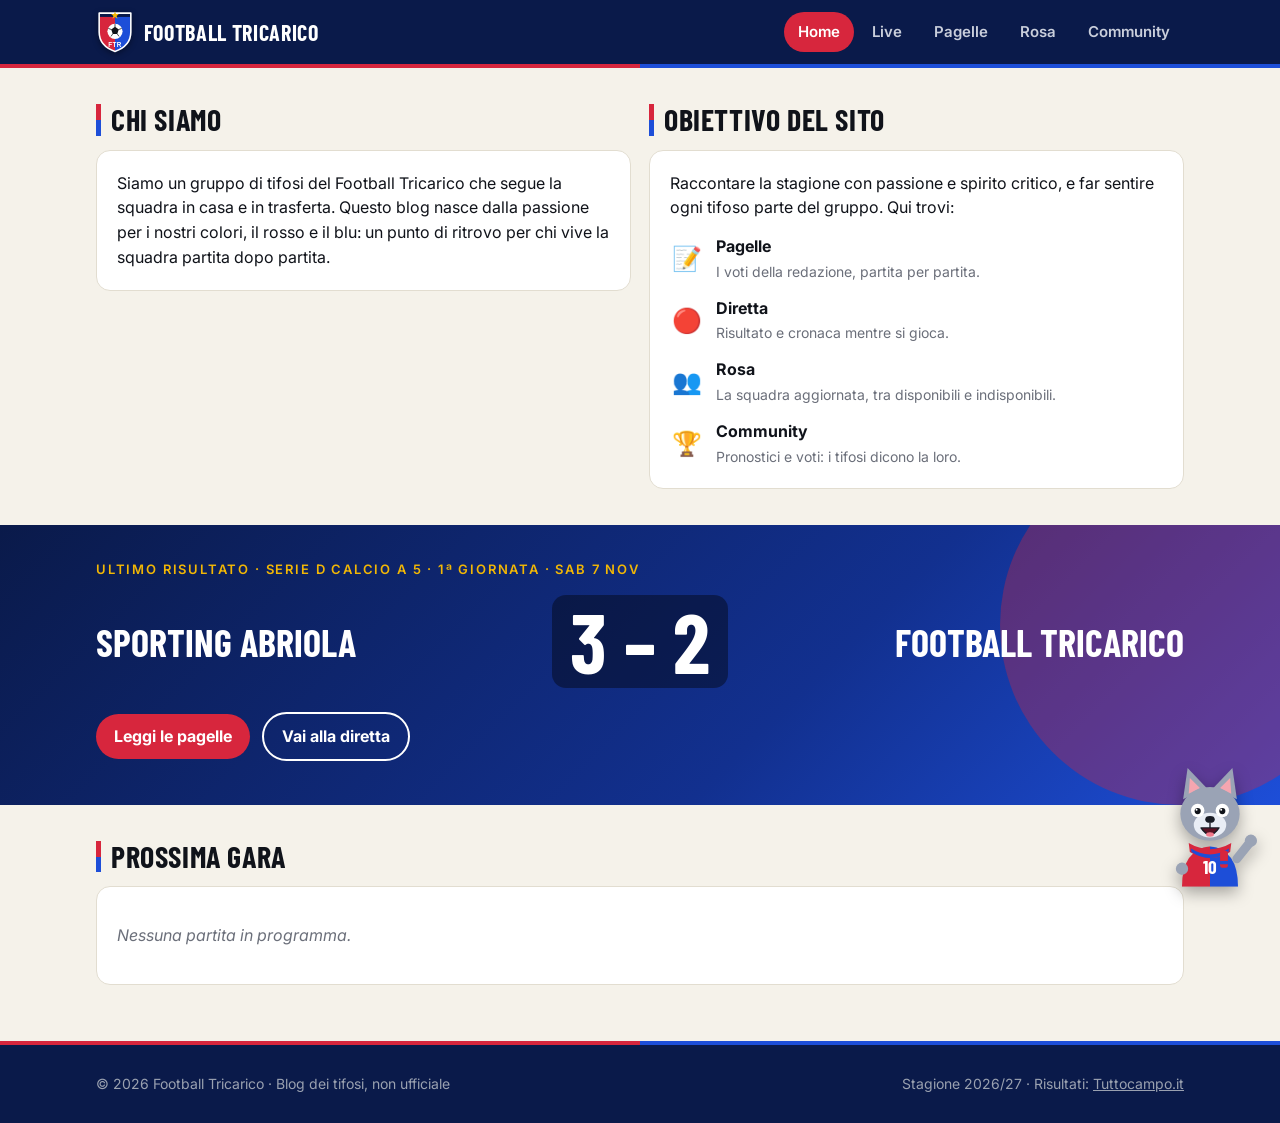
==== index.html @ 8eae8726 "Initial commit" ====
<!doctype html>
<html lang="it">
<head>
  <meta charset="utf-8">
  <meta name="viewport" content="width=device-width,initial-scale=1">
  <title>Home</title>
  <meta name="description" content="Il blog dei tifosi: pagelle, risultati in diretta e tutto sulla rosa.">
  <link rel="preconnect" href="https://fonts.googleapis.com">
  <link rel="preconnect" href="https://fonts.gstatic.com" crossorigin>
  <link href="https://fonts.googleapis.com/css2?family=Barlow+Condensed:wght@600;700&family=Inter:wght@400;600;700&display=swap" rel="stylesheet">
  <link rel="icon" type="image/svg+xml" href="assets/logo.svg">
  <link rel="stylesheet" href="css/style.css">
</head>
<body data-page="home">
  <header class="site-header" id="site-header"></header>

  <main id="app">
    <div class="wrap">
      <!-- 1. Chi siamo  |  2. Obiettivo del sito -->
      <section class="section">
        <div class="grid g2 even">
          <div>
            <div class="section-head"><h2>Chi siamo</h2></div>
            <div class="card about"><p id="about-text"></p></div>
          </div>
          <div>
            <div class="section-head"><h2>Obiettivo del sito</h2></div>
            <div class="card about">
              <p id="goal-text"></p>
              <ul class="goal-list" id="goal-list"></ul>
            </div>
          </div>
        </div>
      </section>
    </div>

    <!-- 3. Ultimo risultato (oppure diretta, se la partita è in corso) -->
    <section class="hero band" aria-label="Ultimo risultato">
      <div class="wrap" id="hero-content"></div>
    </section>

    <div class="wrap">
      <!-- 4. Prossima gara -->
      <section class="section">
        <div class="section-head"><h2>Prossima gara</h2></div>
        <div class="card next next-card" id="next-match"></div>
      </section>
    </div>
  </main>

  <footer class="site-footer" id="site-footer"></footer>
  <script src="js/app.js"></script>
  <script src="js/mascot.js"></script>
</body>
</html>
---- css/style.css ----
:root{
  --ink:#10131a;--paper:#f5f2ea;--card:#fff;--line:#e2ddd0;--muted:#6b6f7a;
  --accent:#d7263d;--blue:#1d4ed8;--navy:#0a1a4a;--gold:#f2b705;--good:#1f9d55;--bad:#d64545;--r:14px;
  --display:'Barlow Condensed','Arial Narrow',Impact,sans-serif;
  --body:'Inter',system-ui,-apple-system,'Segoe UI',Roboto,sans-serif;
}
@media (prefers-color-scheme:dark){
  :root{--ink:#eef0f4;--paper:#0f1218;--card:#181c25;--line:#2a303c;--muted:#9aa1b0}
}
*{box-sizing:border-box}
html{scroll-behavior:smooth}
body{margin:0;background:var(--paper);color:var(--ink);font:16px/1.55 var(--body)}
a{color:inherit}
h1,h2,h3{font-family:var(--display);text-transform:uppercase;letter-spacing:.02em;line-height:1.05;margin:0}
.wrap{max-width:1120px;margin:0 auto;padding:0 16px}

/* Header */
.site-header{background:var(--navy);color:#fff;position:sticky;top:0;z-index:20;border-bottom:4px solid;border-image:linear-gradient(90deg,var(--accent) 50%,var(--blue) 50%) 1}
.site-header .wrap{display:flex;align-items:center;justify-content:space-between;height:64px}
.brand{display:flex;align-items:center;gap:10px;text-decoration:none}
.logo{height:44px;width:auto;display:block;filter:drop-shadow(0 2px 3px #0006)}
.brand b{font:700 22px var(--display);text-transform:uppercase;letter-spacing:.03em}
.nav{display:flex;gap:4px}
.nav a{text-decoration:none;padding:8px 14px;border-radius:999px;font-weight:600;font-size:15px;color:#c9cedb}
.nav a:hover{color:#fff;background:#16306f}
.nav a.on{color:#fff;background:var(--accent)}
.nav .dot{display:inline-block;width:8px;height:8px;border-radius:50%;background:#ff3b3b;margin-left:6px;animation:pulse 1.2s infinite}
@keyframes pulse{50%{opacity:.25}}
.burger{display:none;background:none;border:0;color:#fff;font-size:26px;cursor:pointer;padding:4px 8px}
@media (max-width:760px){
  .burger{display:block}
  .nav{display:none;position:absolute;top:64px;left:0;right:0;background:var(--navy);flex-direction:column;padding:8px 16px 16px;border-top:1px solid #1d3a86}
  .nav.open{display:flex}
  .nav a{padding:12px 14px}
}

/* Hero */
.hero{background:linear-gradient(135deg,#0a1a4a 0%,#12308f 62%,#1d4ed8 100%);color:#fff;padding:36px 0 44px;position:relative;overflow:hidden}
.hero::after{content:"";position:absolute;right:-80px;top:-80px;width:360px;height:360px;border-radius:50%;background:var(--accent);opacity:.35}
.eyebrow{font:600 13px var(--body);text-transform:uppercase;letter-spacing:.14em;color:var(--gold);margin-bottom:10px;display:flex;align-items:center;gap:8px}
.live-pill{background:#ff3b3b;color:#fff;border-radius:999px;padding:2px 10px;font-size:12px;letter-spacing:.1em}
.hero h1{font-size:clamp(34px,6vw,60px);margin-bottom:6px}
.hero p{color:#c9cedb;max-width:56ch;margin:6px 0 0}
.scoreboard{display:grid;grid-template-columns:1fr auto 1fr;align-items:center;gap:16px;margin:18px 0 8px;position:relative;z-index:1}
.scoreboard .t{font:700 clamp(22px,4vw,38px) var(--display);text-transform:uppercase}
.scoreboard .t:last-child{text-align:right}
.scoreboard .s{font:700 clamp(44px,9vw,84px) var(--display);background:#0006;border-radius:var(--r);padding:0 18px;line-height:1.1}
.scoreboard .s{white-space:nowrap}
@media (max-width:560px){
  .scoreboard{gap:8px}
  .scoreboard .s{padding:0 10px;font-size:44px}
  .scoreboard .t{font-size:20px;overflow-wrap:anywhere}
}
.hero .meta{color:#c9cedb;font-size:14px}
.btn{display:inline-block;background:var(--accent);color:#fff;text-decoration:none;font-weight:700;padding:10px 18px;border-radius:999px;margin-top:16px;border:0;cursor:pointer}
.btn.blue{background:var(--blue)}
.btn.ghost{background:transparent;border:2px solid currentColor}
.btn+.btn{margin-left:8px}

/* Sezioni e card */
.section{padding:36px 0 0}
.section-head{display:flex;justify-content:space-between;align-items:baseline;margin-bottom:14px;gap:12px}
.section-head h2{font-size:30px;border-left:5px solid;border-image:linear-gradient(var(--accent) 50%,var(--blue) 50%) 1;padding-left:10px}
.section-head a{font-weight:600;font-size:14px;color:var(--accent);text-decoration:none;white-space:nowrap}
.grid{display:grid;gap:18px}
.g2{grid-template-columns:2fr 1fr}
.g3{grid-template-columns:repeat(3,1fr)}
@media (max-width:860px){.g2,.g3{grid-template-columns:1fr}}
.card{background:var(--card);border:1px solid var(--line);border-radius:var(--r);padding:20px}
.card h3{font-size:24px;margin-bottom:8px}
.muted{color:var(--muted);font-size:14px}
.empty{color:var(--muted);font-style:italic}

/* Pagelle */
.vote{display:inline-grid;place-items:center;min-width:44px;height:34px;border-radius:8px;font:700 18px var(--display);color:#fff;background:var(--muted)}
.v-top{background:var(--good)}.v-good{background:#58b368}.v-mid{background:var(--gold);color:#10131a}.v-low{background:var(--bad)}
.plist{list-style:none;margin:14px 0 0;padding:0;display:grid;gap:8px}
.plist li{display:flex;gap:12px;align-items:center}
.plist .who{flex:1}.plist .who small{display:block;color:var(--muted);line-height:1.3}

/* Risultati e chip */
.rlist{list-style:none;margin:0;padding:0}
.rlist li{display:grid;grid-template-columns:auto 1fr auto;gap:10px;align-items:center;padding:10px 0;border-bottom:1px solid var(--line)}
.rlist li:last-child{border:0}
.rlist .sc{font:700 20px var(--display)}
.chip{display:inline-grid;place-items:center;width:26px;height:26px;border-radius:50%;font:700 13px var(--body);color:#fff}
.o-V{background:var(--good)}.o-N{background:var(--gold);color:#10131a}.o-P{background:var(--bad)}
.form{display:flex;gap:6px;margin-top:10px}

/* Prossima partita */
.next .vs{font:700 26px var(--display);text-transform:uppercase;margin:6px 0}
.countdown{display:flex;gap:10px;margin-top:12px}
.countdown div{background:var(--paper);border:1px solid var(--line);border-radius:10px;padding:6px 12px;text-align:center;min-width:64px}
.countdown b{display:block;font:700 28px var(--display);color:var(--blue)}
.countdown span{font-size:11px;text-transform:uppercase;letter-spacing:.08em;color:var(--muted)}

/* Marcatori */
.scorers{list-style:none;margin:0;padding:0;counter-reset:s}
.scorers li{display:flex;align-items:center;gap:12px;padding:9px 0;border-bottom:1px solid var(--line)}
.scorers li:last-child{border:0}
.scorers li::before{counter-increment:s;content:counter(s);font:700 20px var(--display);color:var(--accent);width:20px}
.scorers .n{flex:1;font-weight:600}
.scorers .g{font:700 22px var(--display)}

/* Community CTA */
.cta{display:grid;grid-template-columns:repeat(3,1fr);gap:18px}
@media (max-width:860px){.cta{grid-template-columns:1fr}}
.cta a{text-decoration:none;background:var(--card);border:1px solid var(--line);border-radius:var(--r);padding:20px;transition:.15s}
.cta a:hover{border-color:var(--accent);transform:translateY(-2px)}
.cta .ico{font-size:30px}
.cta h3{font-size:22px;margin:6px 0 4px}

/* Pagine segnaposto */
.soon{padding:60px 0;text-align:center}
.soon h1{font-size:clamp(36px,7vw,64px)}

.site-footer{margin-top:56px;background:var(--navy);border-top:4px solid;border-image:linear-gradient(90deg,var(--accent) 50%,var(--blue) 50%) 1;color:#9aa1b0;padding:28px 0;font-size:14px}
.site-footer .wrap{display:flex;justify-content:space-between;gap:12px;flex-wrap:wrap}

/* Mascotte */
.mascot{position:fixed;right:14px;bottom:12px;z-index:30;display:flex;flex-direction:column;align-items:flex-end;gap:8px;max-width:min(300px,calc(100vw - 28px))}
.mascot[hidden],.m-open[hidden],.m-bubble[hidden],.m-menu[hidden]{display:none}
.m-body{background:none;border:0;padding:0;cursor:pointer;width:112px;-webkit-tap-highlight-color:transparent;filter:drop-shadow(0 6px 8px #0005)}
.m-body svg{display:block;width:100%;height:auto;overflow:visible}
.m-body:focus-visible,.m-open:focus-visible,.m-menu button:focus-visible{outline:3px solid var(--gold);outline-offset:3px;border-radius:10px}
.m-body:hover svg{transform:scale(1.04);transition:transform .15s}
.m-body.jump{animation:jump .55s ease}
@keyframes jump{30%{transform:translateY(-16px) rotate(-4deg)}60%{transform:translateY(0) rotate(3deg)}80%{transform:translateY(-5px)}}
.m-body.jump .m-arm{animation:wave .3s ease 3;transform-origin:148px 178px}
@keyframes wave{50%{transform:rotate(-24deg)}}
.m-eye{transform-box:fill-box;transform-origin:center;animation:blink 4.5s infinite}
@keyframes blink{0%,94%,100%{transform:scaleY(1)}97%{transform:scaleY(.1)}}
.m-bubble{position:relative;background:var(--card);color:var(--ink);border:2px solid var(--accent);border-radius:16px;padding:10px 14px;font-size:14.5px;line-height:1.4;box-shadow:0 8px 24px #0003;animation:pop .2s ease}
.m-bubble::after{content:"";position:absolute;right:42px;bottom:-9px;width:14px;height:14px;background:var(--card);border-right:2px solid var(--accent);border-bottom:2px solid var(--accent);transform:rotate(45deg)}
.m-link{color:var(--blue);font-weight:700}
@keyframes pop{from{transform:scale(.9);opacity:0}}
.m-menu{display:flex;flex-wrap:wrap;gap:6px;justify-content:flex-end}
.m-menu button{font:600 13px var(--body);background:var(--blue);color:#fff;border:0;border-radius:999px;padding:7px 12px;cursor:pointer}
.m-menu button:hover{background:var(--accent)}
.m-open{position:fixed;right:14px;bottom:14px;z-index:30;width:48px;height:48px;border-radius:50%;border:3px solid #fff;background:var(--blue);font-size:22px;cursor:pointer;box-shadow:0 4px 12px #0005}
.confetti{position:fixed;inset:0;pointer-events:none;z-index:40;overflow:hidden}
.confetti i{position:absolute;top:-20px;width:9px;height:15px;border-radius:2px;animation:fall linear forwards}
@keyframes fall{to{top:105vh;margin-left:60px}}
@media (max-width:560px){.m-body{width:88px}}
@media (prefers-reduced-motion:reduce){.m-eye,.m-body.jump,.m-body.jump .m-arm,.m-bubble{animation:none}}

/* Home riorganizzata */
.g2.even{grid-template-columns:1fr 1fr}
@media (max-width:860px){.g2.even{grid-template-columns:1fr}}
.about p{margin:0}
.goal-list{list-style:none;margin:14px 0 0;padding:0;display:grid;gap:12px}
.goal-list li{display:flex;gap:12px;align-items:center}
.goal-list .ico{font-size:24px;width:34px;text-align:center}
.hero.band{margin-top:36px}
.next-card{display:flex;flex-wrap:wrap;justify-content:space-between;align-items:center;gap:18px}
.next-card .vs{font-size:clamp(24px,4vw,34px)}
.next-card .countdown{margin-top:0}
.goal-list .ico{flex:0 0 34px}
.goal-list li>span:last-child{flex:1;min-width:0}
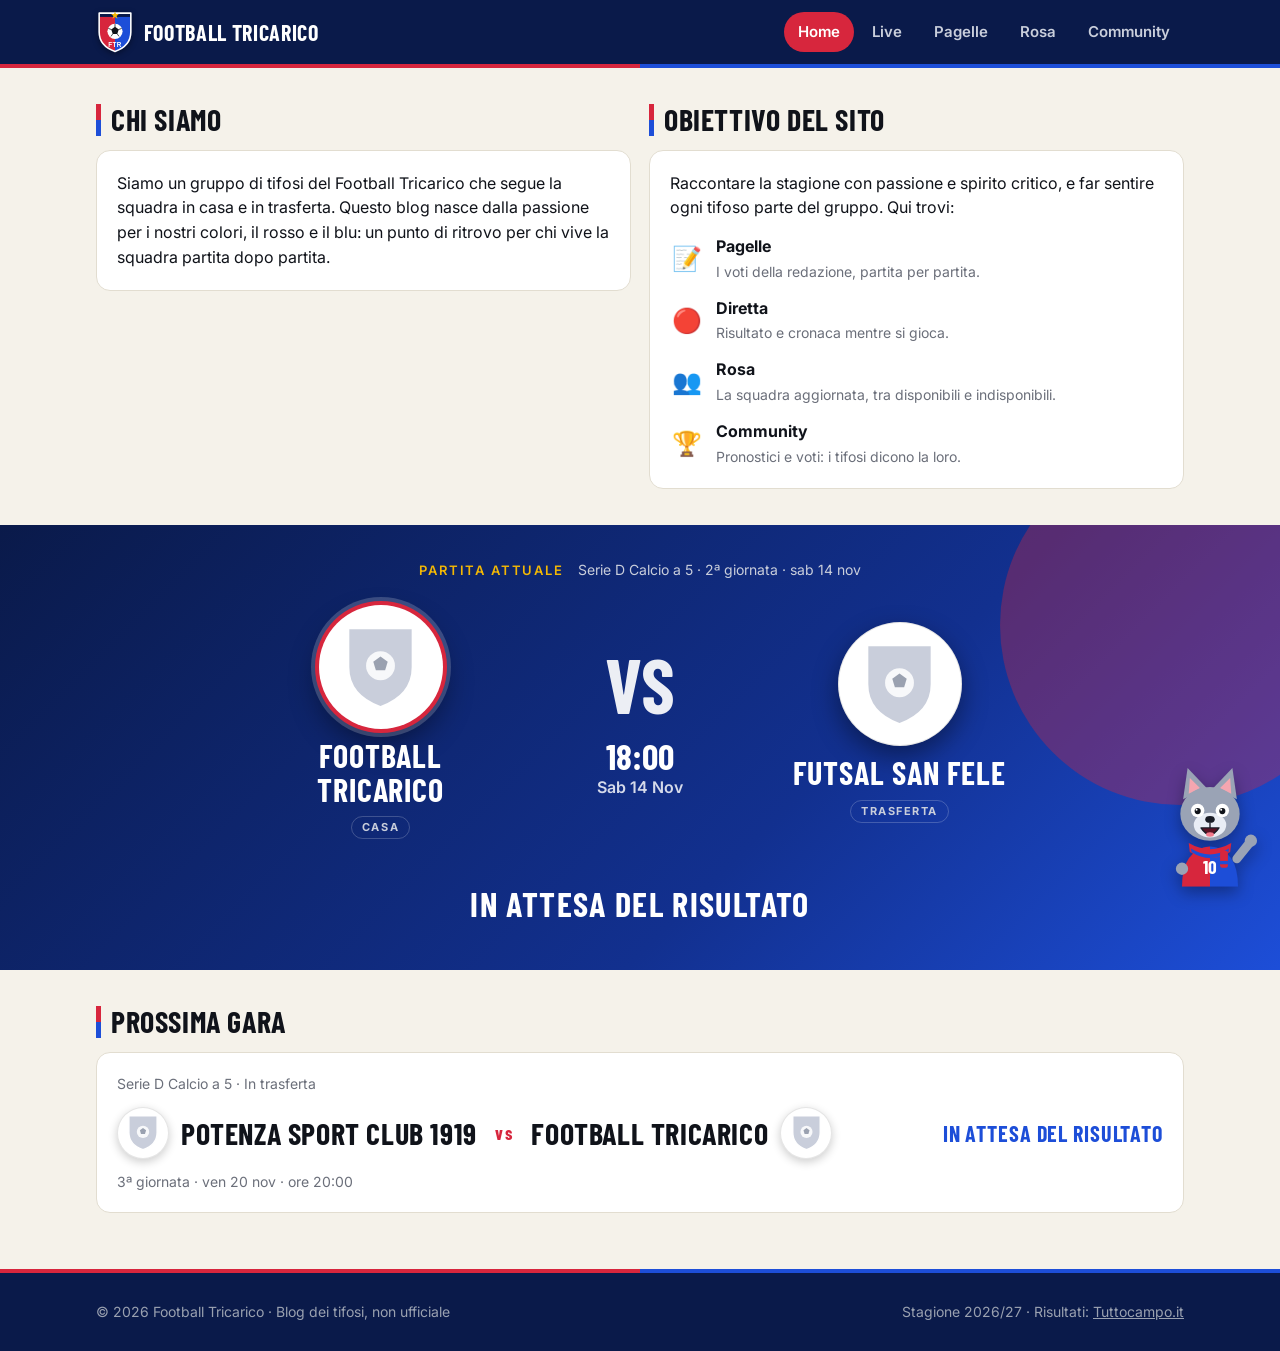
==== commit 1e77c90c: "logo" ====
--- a/index.html
+++ b/index.html
@@ -8,7 +8,7 @@
   <link rel="preconnect" href="https://fonts.googleapis.com">
   <link rel="preconnect" href="https://fonts.gstatic.com" crossorigin>
   <link href="https://fonts.googleapis.com/css2?family=Barlow+Condensed:wght@600;700&family=Inter:wght@400;600;700&display=swap" rel="stylesheet">
-  <link rel="icon" type="image/svg+xml" href="assets/logo.svg">
+  <link rel="icon" type="image/svg+xml" href="assets/logo.jpg">
   <link rel="stylesheet" href="css/style.css">
 </head>
 <body data-page="home">
--- a/css/style.css
+++ b/css/style.css
@@ -41,16 +41,6 @@
 .live-pill{background:#ff3b3b;color:#fff;border-radius:999px;padding:2px 10px;font-size:12px;letter-spacing:.1em}
 .hero h1{font-size:clamp(34px,6vw,60px);margin-bottom:6px}
 .hero p{color:#c9cedb;max-width:56ch;margin:6px 0 0}
-.scoreboard{display:grid;grid-template-columns:1fr auto 1fr;align-items:center;gap:16px;margin:18px 0 8px;position:relative;z-index:1}
-.scoreboard .t{font:700 clamp(22px,4vw,38px) var(--display);text-transform:uppercase}
-.scoreboard .t:last-child{text-align:right}
-.scoreboard .s{font:700 clamp(44px,9vw,84px) var(--display);background:#0006;border-radius:var(--r);padding:0 18px;line-height:1.1}
-.scoreboard .s{white-space:nowrap}
-@media (max-width:560px){
-  .scoreboard{gap:8px}
-  .scoreboard .s{padding:0 10px;font-size:44px}
-  .scoreboard .t{font-size:20px;overflow-wrap:anywhere}
-}
 .hero .meta{color:#c9cedb;font-size:14px}
 .btn{display:inline-block;background:var(--accent);color:#fff;text-decoration:none;font-weight:700;padding:10px 18px;border-radius:999px;margin-top:16px;border:0;cursor:pointer}
 .btn.blue{background:var(--blue)}
@@ -88,7 +78,6 @@
 .form{display:flex;gap:6px;margin-top:10px}
 
 /* Prossima partita */
-.next .vs{font:700 26px var(--display);text-transform:uppercase;margin:6px 0}
 .countdown{display:flex;gap:10px;margin-top:12px}
 .countdown div{background:var(--paper);border:1px solid var(--line);border-radius:10px;padding:6px 12px;text-align:center;min-width:64px}
 .countdown b{display:block;font:700 28px var(--display);color:var(--blue)}
@@ -153,7 +142,54 @@
 .goal-list .ico{font-size:24px;width:34px;text-align:center}
 .hero.band{margin-top:36px}
 .next-card{display:flex;flex-wrap:wrap;justify-content:space-between;align-items:center;gap:18px}
-.next-card .vs{font-size:clamp(24px,4vw,34px)}
 .next-card .countdown{margin-top:0}
 .goal-list .ico{flex:0 0 34px}
 .goal-list li>span:last-child{flex:1;min-width:0}
+
+/* ---- Scheda partita (hero) ---- */
+.hero{padding:34px 0 40px}
+.mcard{position:relative;z-index:1;max-width:880px;margin:0 auto;text-align:center}
+.mc-meta{display:flex;flex-wrap:wrap;justify-content:center;align-items:center;gap:6px 14px;margin-bottom:24px}
+.mc-meta .eyebrow{margin:0}
+.mc-meta .sub{color:#c9cedb;font-size:14px}
+.mc-grid{display:grid;grid-template-columns:1fr auto 1fr;align-items:center;gap:clamp(8px,3vw,36px)}
+.mc-team{display:flex;flex-direction:column;align-items:center;gap:10px;min-width:0}
+.badge{display:grid;place-items:center;flex:0 0 auto;background:#fff;border-radius:50%;box-shadow:0 10px 26px #0006,inset 0 0 0 1px #0000001a}
+.badge .tlogo{width:74%;height:74%;object-fit:contain;display:block}
+.mc-team .badge{width:clamp(80px,13vw,124px);height:clamp(80px,13vw,124px)}
+.mc-team.is-us .badge{box-shadow:0 0 0 4px var(--accent),0 0 0 8px #ffffff30,0 14px 30px #0007}
+.mc-name{font:700 clamp(20px,3.4vw,32px)/1.05 var(--display);text-transform:uppercase;letter-spacing:.03em;overflow-wrap:break-word;max-width:15ch}
+.mc-tag{font-size:11px;font-weight:700;letter-spacing:.14em;text-transform:uppercase;color:#c9cedb;border:1px solid #ffffff33;border-radius:999px;padding:2px 10px}
+.mc-center{display:flex;flex-direction:column;align-items:center;gap:12px}
+.mc-score{display:flex;align-items:center;gap:clamp(6px,1.5vw,14px);background:#ffffff14;border:1px solid #ffffff2e;-webkit-backdrop-filter:blur(6px);backdrop-filter:blur(6px);border-radius:22px;padding:4px clamp(14px,3vw,30px);font:700 clamp(54px,10vw,104px)/1.1 var(--display)}
+.mc-score i{font-style:normal;opacity:.45;font-size:.7em}
+.mc-score .dim{opacity:.5}
+.res{font:700 12px var(--body);letter-spacing:.14em;text-transform:uppercase;border-radius:999px;padding:4px 14px;color:#fff}
+.res-V{background:var(--good)}.res-N{background:var(--gold);color:#10131a}.res-P{background:var(--accent)}
+.mc-vs{font:700 clamp(44px,8vw,76px)/1 var(--display);opacity:.92}
+.mc-when{color:#d5daea;font-weight:600;line-height:1.3;text-transform:capitalize}
+.mc-when b{display:block;font:700 clamp(26px,4vw,36px) var(--display);color:#fff}
+.mc-title{color:#d5daea;margin:18px auto 0;max-width:56ch}
+.mc-foot{margin-top:26px;display:flex;flex-wrap:wrap;justify-content:center;gap:10px}
+.mc-foot .btn{margin:0}
+.countdown.dark div{background:#ffffff14;border:1px solid #ffffff2e;border-radius:14px;padding:8px 16px;min-width:76px}
+.countdown.dark b{color:#fff;font-size:34px}
+.countdown.dark span{color:#c9cedb}
+.countdown .now{font:700 22px var(--display);text-transform:uppercase;letter-spacing:.04em;padding:6px 0}
+@media (max-width:560px){
+  .mc-meta{margin-bottom:18px}
+  .mc-score{padding:2px 12px;border-radius:18px}
+  .mc-tag{font-size:10px;padding:1px 8px}
+}
+
+/* ---- Prossima gara ---- */
+.vs{display:flex;flex-wrap:wrap;align-items:center;gap:10px 18px;margin:12px 0}
+.vs .tm{display:inline-flex;align-items:center;gap:12px;font:700 clamp(20px,3vw,30px) var(--display);text-transform:uppercase;letter-spacing:.02em}
+.vs .badge{width:52px;height:52px;box-shadow:0 3px 10px #0003,inset 0 0 0 1px #0000001a}
+.vs i{font-style:normal;font:700 18px var(--display);color:var(--accent);letter-spacing:.1em}
+@media (max-width:560px){
+  .mc-name{font-size:17px;letter-spacing:.01em}
+  .vs{flex-direction:column;align-items:flex-start;gap:4px}
+  .vs .tm:last-of-type{flex-direction:row-reverse}
+  .vs i{font-size:14px;padding-left:64px}
+}
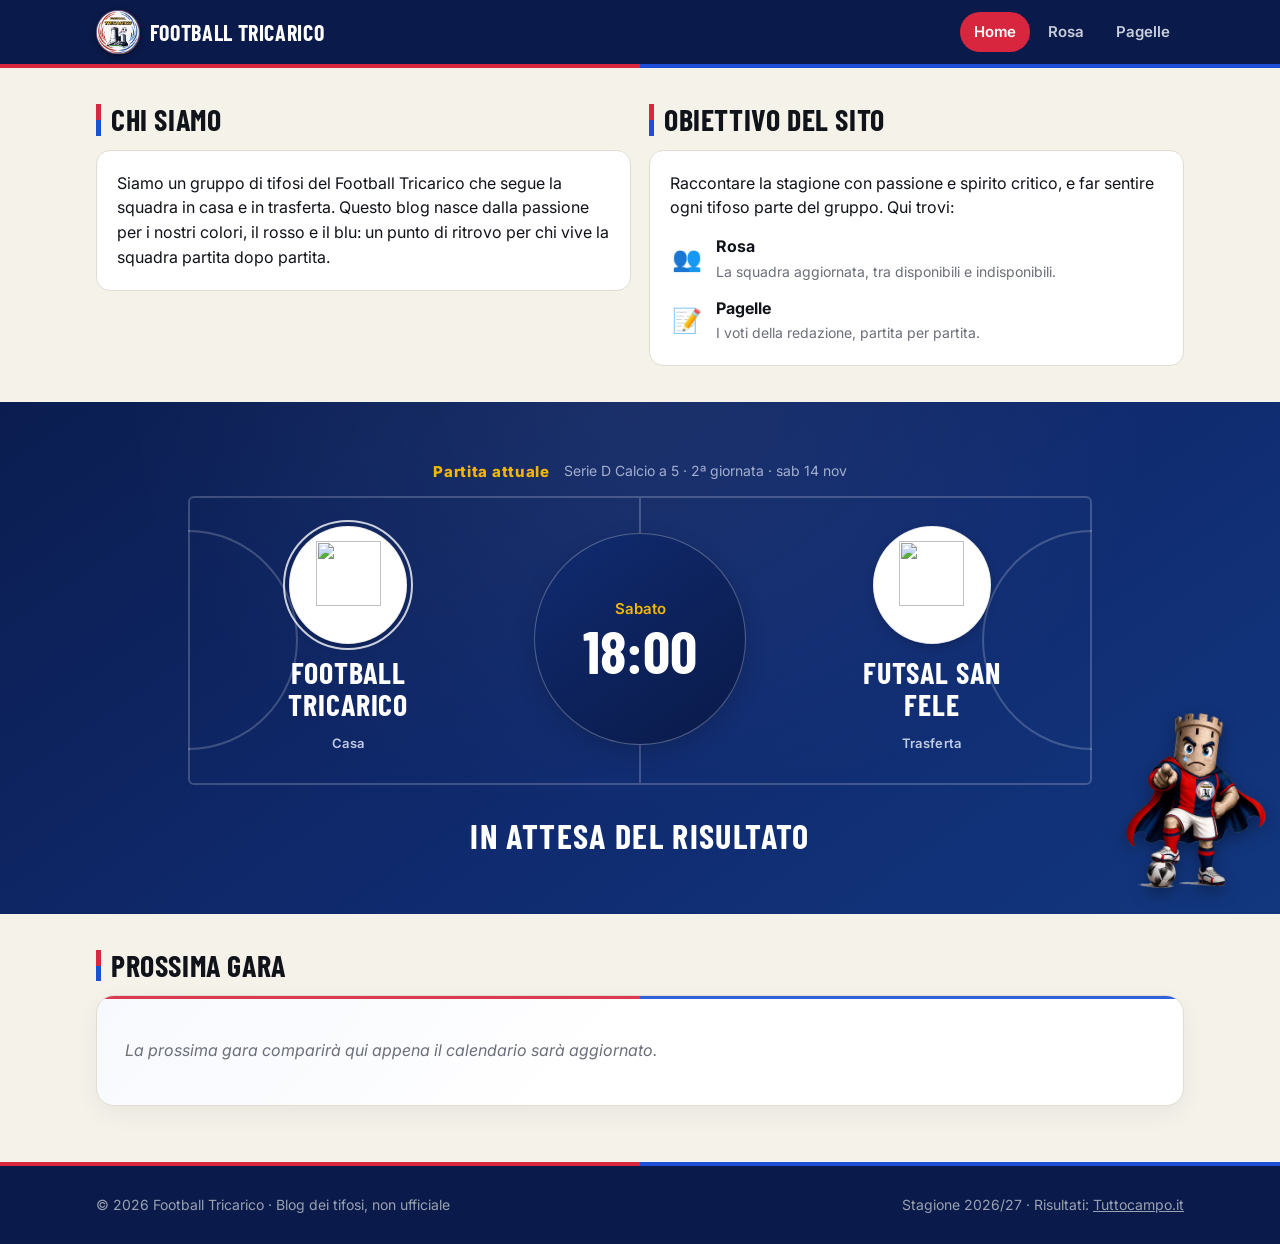
==== commit 73ddec34: "logo agg" ====
--- a/index.html
+++ b/index.html
@@ -8,7 +8,7 @@
   <link rel="preconnect" href="https://fonts.googleapis.com">
   <link rel="preconnect" href="https://fonts.gstatic.com" crossorigin>
   <link href="https://fonts.googleapis.com/css2?family=Barlow+Condensed:wght@600;700&family=Inter:wght@400;600;700&display=swap" rel="stylesheet">
-  <link rel="icon" type="image/svg+xml" href="assets/logo.jpg">
+  <link rel="icon" type="image/svg+xml" href="assets/logo.png">
   <link rel="stylesheet" href="css/style.css">
 </head>
 <body data-page="home">
--- a/css/style.css
+++ b/css/style.css
@@ -109,10 +109,13 @@
 /* Mascotte */
 .mascot{position:fixed;right:14px;bottom:12px;z-index:30;display:flex;flex-direction:column;align-items:flex-end;gap:8px;max-width:min(300px,calc(100vw - 28px))}
 .mascot[hidden],.m-open[hidden],.m-bubble[hidden],.m-menu[hidden]{display:none}
-.m-body{background:none;border:0;padding:0;cursor:pointer;width:112px;-webkit-tap-highlight-color:transparent;filter:drop-shadow(0 6px 8px #0005)}
-.m-body svg{display:block;width:100%;height:auto;overflow:visible}
+.m-body{background:none;border:0;padding:0;cursor:pointer;width:140px;-webkit-tap-highlight-color:transparent;filter:drop-shadow(0 6px 8px #0005);transform:rotate(var(--tilt,0deg));transform-origin:50% 92%;transition:transform .25s ease,filter .15s}
+.m-body img{display:block;width:100%;height:auto;animation:m-float 3.6s ease-in-out infinite}
+@keyframes m-float{50%{transform:translateY(-4px)}}
+.m-body[data-mood=happy] img{animation-duration:2.4s}
+.m-body[data-mood=sad] img{animation-duration:5.2s}
 .m-body:focus-visible,.m-open:focus-visible,.m-menu button:focus-visible{outline:3px solid var(--gold);outline-offset:3px;border-radius:10px}
-.m-body:hover svg{transform:scale(1.04);transition:transform .15s}
+.m-body:hover{filter:drop-shadow(0 6px 8px #0005) brightness(1.05)}
 .m-body.jump{animation:jump .55s ease}
 @keyframes jump{30%{transform:translateY(-16px) rotate(-4deg)}60%{transform:translateY(0) rotate(3deg)}80%{transform:translateY(-5px)}}
 .m-body.jump .m-arm{animation:wave .3s ease 3;transform-origin:148px 178px}
@@ -126,12 +129,13 @@
 .m-menu{display:flex;flex-wrap:wrap;gap:6px;justify-content:flex-end}
 .m-menu button{font:600 13px var(--body);background:var(--blue);color:#fff;border:0;border-radius:999px;padding:7px 12px;cursor:pointer}
 .m-menu button:hover{background:var(--accent)}
-.m-open{position:fixed;right:14px;bottom:14px;z-index:30;width:48px;height:48px;border-radius:50%;border:3px solid #fff;background:var(--blue);font-size:22px;cursor:pointer;box-shadow:0 4px 12px #0005}
+.m-open{position:fixed;right:14px;bottom:14px;z-index:30;width:52px;height:52px;border-radius:50%;border:3px solid #fff;background:#f5f2ea;padding:0;display:grid;place-items:center;overflow:hidden;cursor:pointer;box-shadow:0 4px 12px #0005}
+.m-open img{width:40px;height:40px;display:block}
 .confetti{position:fixed;inset:0;pointer-events:none;z-index:40;overflow:hidden}
 .confetti i{position:absolute;top:-20px;width:9px;height:15px;border-radius:2px;animation:fall linear forwards}
 @keyframes fall{to{top:105vh;margin-left:60px}}
-@media (max-width:560px){.m-body{width:88px}}
-@media (prefers-reduced-motion:reduce){.m-eye,.m-body.jump,.m-body.jump .m-arm,.m-bubble{animation:none}}
+@media (max-width:560px){.m-body{width:108px}}
+@media (prefers-reduced-motion:reduce){.m-body img,.m-body.jump,.m-bubble{animation:none}.m-body{transition:none}}
 
 /* Home riorganizzata */
 .g2.even{grid-template-columns:1fr 1fr}
@@ -147,49 +151,500 @@
 .goal-list li>span:last-child{flex:1;min-width:0}
 
 /* ---- Scheda partita (hero) ---- */
-.hero{padding:34px 0 40px}
-.mcard{position:relative;z-index:1;max-width:880px;margin:0 auto;text-align:center}
-.mc-meta{display:flex;flex-wrap:wrap;justify-content:center;align-items:center;gap:6px 14px;margin-bottom:24px}
-.mc-meta .eyebrow{margin:0}
-.mc-meta .sub{color:#c9cedb;font-size:14px}
-.mc-grid{display:grid;grid-template-columns:1fr auto 1fr;align-items:center;gap:clamp(8px,3vw,36px)}
+
+/* ===== Ultimo risultato: il campo ===== */
+.hero{background:#0c2670;padding:40px 0 48px}
+.hero::after{content:none}
+.mcard{position:relative;max-width:900px;margin:0 auto;text-align:center}
+.mc-meta{display:flex;flex-wrap:wrap;justify-content:center;align-items:center;gap:4px 14px;margin-bottom:8px}
+.mc-meta .eyebrow{margin:0;font-size:15px;letter-spacing:.02em;text-transform:none;color:var(--gold)}
+.mc-meta .sub{color:#c3cbe6;font-size:14px}
+
+/* campo da calcio a 5: linea di metà campo e aree; il cerchio di centrocampo è il punteggio */
+.mc-stage{position:relative;padding:34px 0}
+.court{position:absolute;inset:0;pointer-events:none;border:2px solid rgba(255,255,255,.2);border-radius:6px}
+.court::before{content:"";position:absolute;left:50%;top:0;bottom:0;width:2px;margin-left:-1px;background:rgba(255,255,255,.2)}
+.court .pa{position:absolute;top:50%;width:clamp(48px,11vw,110px);aspect-ratio:1/2;transform:translateY(-50%);border:2px solid rgba(255,255,255,.2)}
+.court .pa.l{left:-2px;border-left:0;border-radius:0 999px 999px 0}
+.court .pa.r{right:-2px;border-right:0;border-radius:999px 0 0 999px}
+.mc-grid{position:relative;display:grid;grid-template-columns:1fr auto 1fr;align-items:center;gap:clamp(6px,2vw,28px)}
 .mc-team{display:flex;flex-direction:column;align-items:center;gap:10px;min-width:0}
-.badge{display:grid;place-items:center;flex:0 0 auto;background:#fff;border-radius:50%;box-shadow:0 10px 26px #0006,inset 0 0 0 1px #0000001a}
+.badge{display:grid;place-items:center;flex:0 0 auto;background:#fff;border-radius:50%;box-shadow:0 8px 22px #0005,inset 0 0 0 1px #0000001a}
 .badge .tlogo{width:74%;height:74%;object-fit:contain;display:block}
-.mc-team .badge{width:clamp(80px,13vw,124px);height:clamp(80px,13vw,124px)}
-.mc-team.is-us .badge{box-shadow:0 0 0 4px var(--accent),0 0 0 8px #ffffff30,0 14px 30px #0007}
-.mc-name{font:700 clamp(20px,3.4vw,32px)/1.05 var(--display);text-transform:uppercase;letter-spacing:.03em;overflow-wrap:break-word;max-width:15ch}
-.mc-tag{font-size:11px;font-weight:700;letter-spacing:.14em;text-transform:uppercase;color:#c9cedb;border:1px solid #ffffff33;border-radius:999px;padding:2px 10px}
-.mc-center{display:flex;flex-direction:column;align-items:center;gap:12px}
-.mc-score{display:flex;align-items:center;gap:clamp(6px,1.5vw,14px);background:#ffffff14;border:1px solid #ffffff2e;-webkit-backdrop-filter:blur(6px);backdrop-filter:blur(6px);border-radius:22px;padding:4px clamp(14px,3vw,30px);font:700 clamp(54px,10vw,104px)/1.1 var(--display)}
-.mc-score i{font-style:normal;opacity:.45;font-size:.7em}
-.mc-score .dim{opacity:.5}
-.res{font:700 12px var(--body);letter-spacing:.14em;text-transform:uppercase;border-radius:999px;padding:4px 14px;color:#fff}
+.mc-team .badge{width:clamp(78px,12vw,118px);height:clamp(78px,12vw,118px)}
+.mc-team.is-us .badge{box-shadow:0 0 0 4px var(--accent),0 0 0 7px #0c2670,0 10px 22px #0005}
+.mc-name{font:700 clamp(20px,3.2vw,30px)/1.08 var(--display);text-transform:uppercase;letter-spacing:.03em;overflow-wrap:break-word;max-width:14ch}
+.mc-tag{font-size:13px;color:#a9b4da}
+.mc-center{position:relative;display:flex;flex-direction:column;align-items:center}
+.mc-score,.mc-vs{display:flex;align-items:center;justify-content:center;width:clamp(150px,21vw,212px);aspect-ratio:1;border-radius:50%;background:#0c2670;border:3px solid #ffffff55;box-shadow:0 0 0 8px #0c2670}
+.mc-score{gap:clamp(4px,1vw,10px);font:700 clamp(54px,9vw,88px)/1 var(--display);padding-bottom:6px}
+.mc-score i{font-style:normal;opacity:.4;font-size:.7em;padding-bottom:.08em}
+.mc-score .dim{opacity:.45}
+.mc-vs{flex-direction:column;gap:0;font:700 clamp(40px,6vw,60px)/1 var(--display)}
+.mc-vs small{font:600 15px var(--body);color:var(--gold);text-transform:capitalize;margin-bottom:2px}
+.res{position:relative;margin-top:-6px;font:700 14px var(--body);border-radius:999px;padding:5px 16px;color:#fff;box-shadow:0 0 0 4px #0c2670}
 .res-V{background:var(--good)}.res-N{background:var(--gold);color:#10131a}.res-P{background:var(--accent)}
-.mc-vs{font:700 clamp(44px,8vw,76px)/1 var(--display);opacity:.92}
-.mc-when{color:#d5daea;font-weight:600;line-height:1.3;text-transform:capitalize}
-.mc-when b{display:block;font:700 clamp(26px,4vw,36px) var(--display);color:#fff}
-.mc-title{color:#d5daea;margin:18px auto 0;max-width:56ch}
-.mc-foot{margin-top:26px;display:flex;flex-wrap:wrap;justify-content:center;gap:10px}
+.mc-when{margin-top:12px;color:#c3cbe6;font-weight:600;line-height:1.3;text-transform:capitalize}
+.mc-title{color:#d5daea;margin:6px auto 0;max-width:56ch}
+.mc-foot{margin-top:6px;display:flex;flex-wrap:wrap;justify-content:center;gap:10px}
 .mc-foot .btn{margin:0}
-.countdown.dark div{background:#ffffff14;border:1px solid #ffffff2e;border-radius:14px;padding:8px 16px;min-width:76px}
+.countdown.dark div{background:#ffffff14;border:1px solid #ffffff2e;border-radius:12px;padding:8px 16px;min-width:76px}
 .countdown.dark b{color:#fff;font-size:34px}
-.countdown.dark span{color:#c9cedb}
+.countdown.dark span{color:#c3cbe6}
 .countdown .now{font:700 22px var(--display);text-transform:uppercase;letter-spacing:.04em;padding:6px 0}
-@media (max-width:560px){
-  .mc-meta{margin-bottom:18px}
-  .mc-score{padding:2px 12px;border-radius:18px}
-  .mc-tag{font-size:10px;padding:1px 8px}
-}
-
-/* ---- Prossima gara ---- */
-.vs{display:flex;flex-wrap:wrap;align-items:center;gap:10px 18px;margin:12px 0}
-.vs .tm{display:inline-flex;align-items:center;gap:12px;font:700 clamp(20px,3vw,30px) var(--display);text-transform:uppercase;letter-spacing:.02em}
-.vs .badge{width:52px;height:52px;box-shadow:0 3px 10px #0003,inset 0 0 0 1px #0000001a}
-.vs i{font-style:normal;font:700 18px var(--display);color:var(--accent);letter-spacing:.1em}
-@media (max-width:560px){
-  .mc-name{font-size:17px;letter-spacing:.01em}
-  .vs{flex-direction:column;align-items:flex-start;gap:4px}
-  .vs .tm:last-of-type{flex-direction:row-reverse}
-  .vs i{font-size:14px;padding-left:64px}
-}
+@media (max-width:640px){
+  .mc-stage{padding:22px 0 26px}
+  .mc-grid{grid-template-columns:1fr 1fr;row-gap:22px}
+  .mc-center{grid-column:1 / -1;grid-row:1}
+  .mc-score,.mc-vs{width:148px}
+  .mc-name{font-size:18px;letter-spacing:.01em}
+}
+
+/* ===== Prossima gara: foglio gara ===== */
+.next-card{display:grid;grid-template-columns:auto 1fr auto;justify-content:stretch;align-items:center;gap:20px 30px;padding:22px 26px;position:relative;overflow:hidden}
+.next-card::before{content:"";position:absolute;inset:0 0 auto 0;height:4px;background:linear-gradient(90deg,var(--accent) 50%,var(--blue) 50%)}
+.nm-date{background:var(--navy);color:#fff;border-radius:14px;padding:12px 22px 11px;text-align:center;line-height:1;min-width:104px;box-shadow:0 6px 16px #0a1a4a40}
+.nm-date .d{display:block;font:700 62px/1 var(--display)}
+.nm-date .m{display:block;font:700 22px var(--display);text-transform:uppercase;letter-spacing:.06em;margin-top:2px;color:var(--gold)}
+.nm-date small{display:block;margin-top:6px;font-size:13px;color:#b7c1e4;text-transform:capitalize}
+.nm-teams{display:flex;flex-direction:column;align-items:flex-start;gap:4px}
+.nm-team{display:flex;align-items:center;gap:12px;font:700 clamp(21px,2.6vw,29px)/1.1 var(--display);text-transform:uppercase;letter-spacing:.02em;min-width:0}
+.nm-team span:last-child{overflow-wrap:break-word;min-width:0}
+.nm-team .badge{width:50px;height:50px;box-shadow:0 2px 8px #0003,inset 0 0 0 1px #0000001f}
+.nm-team.is-us .badge{box-shadow:0 0 0 3px var(--accent),inset 0 0 0 1px #0000001f}
+.nm-vs{font:700 14px var(--display);text-transform:uppercase;letter-spacing:.1em;color:var(--muted);margin-left:62px}
+.nm-tags{list-style:none;margin:14px 0 0;padding:0;display:flex;flex-wrap:wrap;gap:8px}
+.nm-tags li{font-size:13px;font-weight:600;border:1px solid var(--line);border-radius:999px;padding:3px 12px;background:var(--paper)}
+.nm-tags .tag-home{background:var(--accent);border-color:var(--accent);color:#fff}
+.nm-tags .tag-away{background:var(--blue);border-color:var(--blue);color:#fff}
+.next-card .countdown{margin:0;gap:8px}
+.next-card .countdown div{background:var(--navy);border:0;border-radius:10px;padding:8px 10px;min-width:66px}
+.next-card .countdown b{color:#fff;font-size:30px;font-variant-numeric:tabular-nums}
+.next-card .countdown span{color:#b7c1e4;font-size:12px;text-transform:none;letter-spacing:.02em}
+@media (max-width:980px){
+  .next-card{grid-template-columns:auto 1fr}
+  .next-card .countdown{grid-column:1 / -1}
+  .next-card .countdown div{flex:1}
+}
+@media (max-width:640px){
+  .next-card{padding:20px 16px 16px}
+  .nm-date{min-width:84px;padding:10px 14px 8px;align-self:start}
+  .nm-date .d{font-size:48px}
+}
+
+/* ===== Footer: nota discreta sulle statistiche ===== */
+.stats-note{flex-basis:100%;font-size:12px;opacity:.65}
+
+
+/* ===== Rifinitura grafica: partita attuale e prossima gara ===== */
+
+/* Hero più pulita: niente aloni viola o ombre colorate sui loghi */
+.hero{
+  background:
+    radial-gradient(ellipse at 50% 0%, rgba(255,255,255,.055), transparent 58%),
+    linear-gradient(145deg,#0b1d50 0%,#102b70 58%,#12377f 100%);
+}
+.mcard{
+  max-width:940px;
+  padding:clamp(8px,2vw,18px) clamp(0px,2vw,18px) 4px;
+}
+.mc-meta{
+  margin-bottom:14px;
+}
+.mc-meta .eyebrow{
+  font-weight:800;
+  letter-spacing:.045em;
+}
+.mc-meta .sub{
+  opacity:.82;
+}
+.mc-stage{
+  padding:30px 0 32px;
+}
+.mc-team{
+  gap:12px;
+}
+.badge,
+.mc-team.is-us .badge,
+.nm-team .badge,
+.nm-team.is-us .badge{
+  box-shadow:0 3px 10px rgba(0,0,0,.18), inset 0 0 0 1px rgba(16,19,26,.08);
+}
+.mc-team.is-us .badge{
+  outline:2px solid rgba(255,255,255,.78);
+  outline-offset:4px;
+}
+.mc-name{
+  text-shadow:none;
+}
+.mc-tag{
+  color:#c1cbe4;
+  font-weight:600;
+  letter-spacing:.025em;
+}
+.mc-score,
+.mc-vs{
+  background:linear-gradient(145deg,#102b70,#0a1a49);
+  border:1px solid rgba(255,255,255,.28);
+  box-shadow:0 8px 22px rgba(0,0,0,.16);
+}
+.mc-score{
+  font-variant-numeric:tabular-nums;
+}
+.res{
+  box-shadow:none;
+  margin-top:2px;
+}
+.mc-foot{
+  margin-top:12px;
+}
+.countdown.dark div{
+  background:rgba(255,255,255,.075);
+  border-color:rgba(255,255,255,.18);
+  box-shadow:none;
+}
+
+/* Prossima gara: card più leggibile, con gerarchia visiva netta */
+.next-card{
+  background:
+    linear-gradient(135deg,rgba(29,78,216,.035),transparent 48%),
+    var(--card);
+  border:1px solid var(--line);
+  border-radius:18px;
+  box-shadow:0 8px 24px rgba(10,26,74,.055);
+  gap:22px 28px;
+  padding:26px 28px;
+}
+.next-card::before{
+  height:3px;
+  opacity:.9;
+}
+.nm-date{
+  min-width:112px;
+  padding:15px 20px 13px;
+  border-radius:16px;
+  background:linear-gradient(155deg,#142d68,#0a1a4a);
+  box-shadow:0 5px 14px rgba(10,26,74,.13);
+}
+.nm-date .d{
+  font-size:66px;
+  letter-spacing:-.035em;
+}
+.nm-date .m{
+  color:#f5c84c;
+}
+.nm-date small{
+  color:#d0d8ee;
+}
+.nm-body{
+  min-width:0;
+}
+.nm-teams{
+  display:grid;
+  grid-template-columns:minmax(0,1fr) auto minmax(0,1fr);
+  align-items:center;
+  gap:12px;
+}
+.nm-team{
+  gap:11px;
+  font-size:clamp(19px,2.4vw,27px);
+}
+.nm-team:first-child{
+  justify-content:flex-end;
+  text-align:right;
+}
+.nm-team:last-child{
+  justify-content:flex-start;
+  text-align:left;
+}
+.nm-team .badge{
+  width:54px;
+  height:54px;
+}
+.nm-vs{
+  margin:0;
+  display:grid;
+  place-items:center;
+  width:34px;
+  height:34px;
+  border-radius:50%;
+  background:var(--paper);
+  border:1px solid var(--line);
+  color:var(--muted);
+  font-size:13px;
+}
+.nm-tags{
+  margin-top:18px;
+  gap:7px;
+}
+.nm-tags li{
+  padding:5px 11px;
+  background:var(--paper);
+  border-color:var(--line);
+  color:var(--muted);
+}
+.nm-tags .tag-home,
+.nm-tags .tag-away{
+  color:#fff;
+}
+.next-card .countdown{
+  align-self:center;
+  gap:7px;
+}
+.next-card .countdown div{
+  min-width:68px;
+  padding:9px 11px;
+  border:1px solid rgba(255,255,255,.08);
+  box-shadow:0 3px 10px rgba(10,26,74,.1);
+}
+.next-card .countdown b{
+  font-size:32px;
+}
+.next-card .countdown span{
+  font-size:11px;
+  letter-spacing:.04em;
+}
+.next-card .countdown .now{
+  color:var(--ink);
+  background:var(--paper);
+  border:1px solid var(--line);
+  box-shadow:none;
+}
+
+/* Footer: indicatore discreto, senza mostrare numeri o dati personali */
+.stats-note{
+  flex-basis:100%;
+  display:flex;
+  align-items:center;
+  gap:7px;
+  margin-top:5px;
+  font-size:11px;
+  letter-spacing:.025em;
+  color:inherit;
+  opacity:.48;
+}
+.stats-note i{
+  display:inline-block;
+  width:6px;
+  height:6px;
+  border-radius:50%;
+  background:#62b889;
+  box-shadow:0 0 0 2px rgba(98,184,137,.13);
+}
+
+/* Adattamento tablet e smartphone */
+@media (max-width:980px){
+  .next-card{
+    grid-template-columns:100px minmax(0,1fr);
+    gap:18px 20px;
+  }
+  .next-card .countdown{
+    grid-column:1 / -1;
+    justify-content:center;
+  }
+}
+@media (max-width:640px){
+  .hero{
+    padding:30px 0 34px;
+  }
+  .mc-stage{
+    padding:22px 0 25px;
+  }
+  .mc-team.is-us .badge{
+    outline-offset:3px;
+  }
+  .next-card{
+    grid-template-columns:76px minmax(0,1fr);
+    gap:15px 13px;
+    padding:19px 14px 16px;
+  }
+  .nm-date{
+    min-width:0;
+    padding:11px 8px 9px;
+    border-radius:12px;
+  }
+  .nm-date .d{
+    font-size:46px;
+  }
+  .nm-date .m{
+    font-size:18px;
+  }
+  .nm-date small{
+    font-size:11px;
+  }
+  .nm-teams{
+    grid-template-columns:minmax(0,1fr) 27px minmax(0,1fr);
+    gap:5px;
+  }
+  .nm-team{
+    flex-direction:column;
+    gap:5px;
+    font-size:16px;
+    line-height:1.05;
+    text-align:center !important;
+  }
+  .nm-team:first-child,
+  .nm-team:last-child{
+    justify-content:flex-start;
+  }
+  .nm-team .badge{
+    width:42px;
+    height:42px;
+  }
+  .nm-team span:last-child{
+    max-width:100%;
+    overflow-wrap:anywhere;
+  }
+  .nm-vs{
+    width:27px;
+    height:27px;
+    font-size:11px;
+  }
+  .nm-tags{
+    margin-top:13px;
+    gap:6px;
+  }
+  .nm-tags li{
+    font-size:11px;
+    padding:4px 8px;
+  }
+  .next-card .countdown{
+    gap:6px;
+  }
+  .next-card .countdown div{
+    min-width:0;
+    flex:1;
+    padding:8px 5px;
+  }
+  .next-card .countdown b{
+    font-size:26px;
+  }
+}
+@media (prefers-reduced-motion:reduce){
+  .next-card,
+  .mc-team,
+  .badge{
+    transition:none !important;
+  }
+}
+
+
+/* ===== Fix mobile e contatori ===== */
+.mc-meta .sub{text-wrap:balance}
+.mc-stage{overflow:hidden}
+@media (max-width:640px){
+  .mc-stage{margin:0 -2px}
+  .mc-grid{padding:0 6px}
+  .mc-name{max-width:100%}
+}
+@media (max-width:360px){
+  .mc-score,.mc-vs{width:132px}
+  .mc-name{font-size:16px}
+  .mc-team .badge{width:68px;height:68px}
+}
+.stats-live{flex-basis:100%;font-size:13px;color:#9aa1b0;display:flex;align-items:center;flex-wrap:wrap;gap:4px 6px;margin-top:2px}
+.stats-live .sep{opacity:.5;margin:0 4px}
+.on-dot{width:8px;height:8px;border-radius:50%;background:#3ddc84;box-shadow:0 0 0 3px #3ddc8433}
+@media (max-width:560px){.site-footer{padding-bottom:150px}}   /* la mascotte non copre i testi del footer */
+
+
+/* ===== Pagina Rosa ===== */
+.page-hero{background:#0c2670;color:#fff;padding:34px 0 30px;position:relative;overflow:hidden}
+.page-hero::after{content:"";position:absolute;right:max(16px,calc(50% - 560px));top:50%;width:150px;aspect-ratio:1;border-radius:50%;border:3px solid rgba(255,255,255,.14);transform:translateY(-50%);box-shadow:-84px 0 0 -73px rgba(255,255,255,.14)}
+.page-hero .wrap{position:relative;z-index:1}
+.page-hero h1{font-size:clamp(38px,7vw,64px)}
+.page-sub{margin:6px 0 0;color:#c3cbe6}
+.rosa{padding-bottom:12px}
+.rosa-tools{display:flex;flex-wrap:wrap;gap:8px;margin:24px 0 8px}
+.rf{font:600 15px var(--body);display:inline-flex;align-items:center;gap:8px;padding:8px 8px 8px 16px;border-radius:999px;border:1px solid var(--line);background:var(--card);color:var(--ink);cursor:pointer}
+.rf span{display:inline-grid;place-items:center;min-width:26px;height:26px;padding:0 7px;border-radius:999px;background:var(--paper);color:var(--muted);font-size:13px;font-weight:700}
+.rf:hover{border-color:var(--blue)}
+.rf[aria-pressed=true]{background:var(--navy);border-color:var(--navy);color:#fff}
+.rf[aria-pressed=true] span{background:var(--accent);color:#fff}
+.rf:focus-visible,.pl-flip:focus-visible{outline:3px solid var(--gold);outline-offset:3px}
+.rosa-group[hidden]{display:none}
+.rosa-group .section-head{margin-top:28px}
+.rosa-group .section-head .muted{font-weight:700}
+#rosa-list.single .rosa-group .section-head{display:none}
+.pl-grid{display:grid;grid-template-columns:repeat(auto-fill,minmax(190px,1fr));gap:18px}
+
+/* scheda: davanti numero, ruolo e nome; dietro le statistiche */
+.pl-card{perspective:1100px}
+.pl-flip{position:relative;height:100%;cursor:pointer;transform-style:preserve-3d;transition:transform .6s cubic-bezier(.3,.7,.2,1);-webkit-tap-highlight-color:transparent;border-radius:18px}
+.pl-flip[aria-pressed=true]{transform:rotateY(180deg)}
+.pl-face{border-radius:18px;overflow:hidden;-webkit-backface-visibility:hidden;backface-visibility:hidden}
+.pl-front{height:100%;background:var(--card);border:1px solid var(--line);display:flex;flex-direction:column}
+.pl-back{position:absolute;inset:0;transform:rotateY(180deg);color:#fff;padding:14px 14px 12px;display:flex;flex-direction:column;gap:8px;
+  background:radial-gradient(circle at 50% 118%,transparent 0 40%,rgba(255,255,255,.12) 40.5% 42%,transparent 42.5%),linear-gradient(165deg,#13348f 0%,#0a1a4a 100%)}
+.pl-card[data-role=POR] .pl-back{background:radial-gradient(circle at 50% 118%,transparent 0 40%,rgba(255,255,255,.14) 40.5% 42%,transparent 42.5%),linear-gradient(165deg,#2a2f3d 0%,#10131a 100%)}
+.pl-photo{position:relative;aspect-ratio:4/5;overflow:hidden;background:
+  radial-gradient(circle at 50% 112%,transparent 0 40%,rgba(255,255,255,.13) 40.5% 42%,transparent 42.5%),
+  linear-gradient(165deg,#13348f 0%,#0a1a4a 100%)}
+.pl-card[data-role=POR] .pl-photo{background:
+  radial-gradient(circle at 50% 112%,transparent 0 40%,rgba(255,255,255,.16) 40.5% 42%,transparent 42.5%),
+  linear-gradient(165deg,#2a2f3d 0%,#10131a 100%)}
+.pl-num{position:absolute;right:12px;top:2px;font:700 104px/1 var(--display);color:transparent;-webkit-text-stroke:2px rgba(255,255,255,.3);letter-spacing:-.02em;pointer-events:none}
+.pl-num.staff{font-size:54px;top:8px;letter-spacing:.02em}
+.pl-img{position:absolute;display:block}
+.pl-img.real{inset:0;width:100%;height:100%;object-fit:cover;object-position:50% 18%}
+.pl-img.ph{left:50%;top:6%;width:160%;max-width:none;height:auto;transform:translateX(-50%)}
+.pl-tag{position:absolute;left:12px;bottom:12px;max-width:calc(100% - 24px);font:700 13px var(--body);padding:4px 11px;border-radius:999px;background:#fff;color:var(--ink);white-space:nowrap;overflow:hidden;text-overflow:ellipsis}
+.pl-card[data-role=POR] .pl-tag{background:var(--gold)}
+.pl-card[data-role=CEN] .pl-tag{background:var(--blue);color:#fff}
+.pl-card[data-role=LAT] .pl-tag{background:var(--good);color:#fff}
+.pl-card[data-role=PIV] .pl-tag{background:var(--accent);color:#fff}
+.pl-info{padding:14px 16px 18px}
+.pl-name{font-size:26px;letter-spacing:0;line-height:1;margin:0;overflow-wrap:break-word}
+.pl-name small{display:block;font:600 15px var(--body);text-transform:none;letter-spacing:0;color:var(--muted);margin-bottom:3px}
+
+.bk-head{display:flex;flex-direction:column;line-height:1.15}
+.bk-head b{font:700 19px var(--display);text-transform:uppercase;letter-spacing:.02em;white-space:nowrap;overflow:hidden;text-overflow:ellipsis}
+.bk-head span{font-size:12px;color:#c3cbe6}
+.bk-stats{display:flex;flex-direction:column;gap:7px;flex:1;justify-content:center}
+.st{display:flex;align-items:center;gap:10px;background:rgba(255,255,255,.08);border-radius:12px;padding:6px 10px}
+.st-ico{font-size:26px;line-height:1;flex:0 0 auto}
+.st-txt{display:flex;flex-direction:column;min-width:0;line-height:1.15}
+.st-lab{font-size:11px;color:#c3cbe6}
+.st-val{font:700 26px/1.05 var(--display)}
+.st-val small{font:600 12px var(--body);color:#c3cbe6}
+.st-note{font-size:10.5px;color:#aeb9e0;margin-top:1px;white-space:nowrap;overflow:hidden;text-overflow:ellipsis}
+.is-staff .st{flex-direction:column;text-align:center;padding:16px 10px;gap:6px}
+.is-staff .st-ico{font-size:40px}
+.is-staff .st-val{font-size:44px}
+.is-staff .st-note{white-space:normal}
+.bk-status{margin:0;font-size:12px;border-radius:10px;padding:5px 9px;background:rgba(255,255,255,.12)}
+.bk-status.st-injured{background:rgba(214,69,69,.55)}
+.bk-status.st-suspended{background:rgba(0,0,0,.45)}
+.bk-status.st-doubt{background:rgba(242,183,5,.35)}
+@media (max-width:640px){
+  .pl-grid{grid-template-columns:repeat(2,1fr);gap:12px}
+  .pl-num{font-size:78px;right:8px}
+  .pl-num.staff{font-size:40px}
+  .pl-name{font-size:20px}
+  .pl-info{padding:12px 12px 14px}
+  .pl-tag{left:8px;bottom:8px;font-size:12px}
+  .pl-back{padding:10px 9px 9px;gap:5px}
+  .bk-stats{gap:5px}
+  .bk-head b{font-size:15px}
+  .st{padding:4px 8px;gap:8px}
+  .st-ico{font-size:21px}
+  .st-val{font-size:21px}
+  .st-note{display:none}
+  .is-staff .st-note{display:block;white-space:normal}
+  .rosa-tools{flex-wrap:nowrap;overflow-x:auto;margin-right:-16px;padding-right:16px;scrollbar-width:none}
+  .rf{flex:0 0 auto}
+  .page-hero::after{display:none}
+}
+@media (prefers-reduced-motion:reduce){
+  .pl-flip{transition:none}
+}
+.page-hint{margin:10px 0 0;color:var(--gold);font-weight:600;font-size:15px}
+
+/* freccia di variazione del valore */
+.trend{display:inline-flex;align-items:center;gap:2px;margin-left:8px;padding:1px 7px 1px 5px;border-radius:999px;font:700 13px/1.4 var(--body);vertical-align:middle;white-space:nowrap}
+.trend i{font-style:normal;font-size:11px}
+.trend.up{background:rgba(34,197,94,.2);color:#4ade80}
+.trend.down{background:rgba(239,68,68,.22);color:#ff7b7b}
+.trend .sr{position:absolute;width:1px;height:1px;overflow:hidden;clip:rect(0 0 0 0)}
+.is-staff .trend{margin-left:0;margin-top:2px;font-size:15px}
+@media (max-width:640px){.trend{margin-left:5px;font-size:12px}}
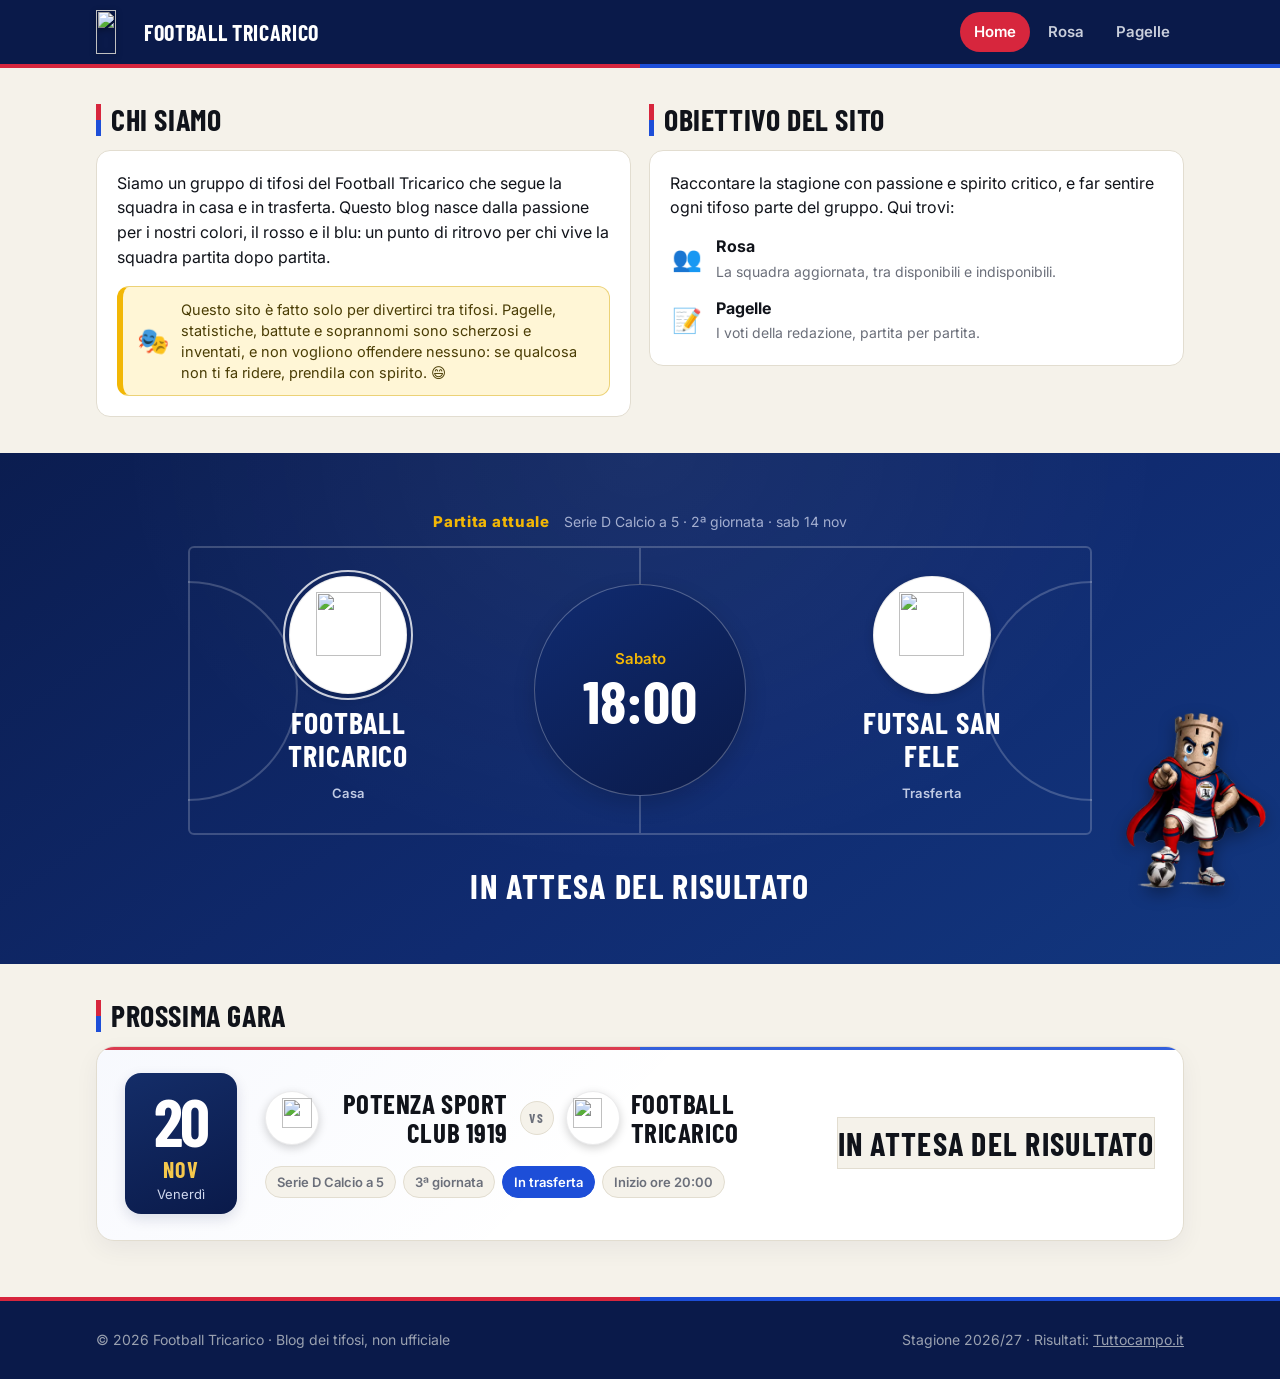
==== commit a9b718bb: "banner" ====
--- a/index.html
+++ b/index.html
@@ -8,8 +8,8 @@
   <link rel="preconnect" href="https://fonts.googleapis.com">
   <link rel="preconnect" href="https://fonts.gstatic.com" crossorigin>
   <link href="https://fonts.googleapis.com/css2?family=Barlow+Condensed:wght@600;700&family=Inter:wght@400;600;700&display=swap" rel="stylesheet">
-  <link rel="icon" type="image/svg+xml" href="assets/logo.png">
-  <link rel="stylesheet" href="css/style.css">
+  <link rel="icon" type="image/svg+xml" href="assets/logo.svg">
+  <link rel="stylesheet" href="css/style.css?v=3">
 </head>
 <body data-page="home">
   <header class="site-header" id="site-header"></header>
@@ -21,7 +21,10 @@
         <div class="grid g2 even">
           <div>
             <div class="section-head"><h2>Chi siamo</h2></div>
-            <div class="card about"><p id="about-text"></p></div>
+            <div class="card about">
+              <p id="about-text"></p>
+              <aside class="fun-note" id="fun-note" role="note"></aside>
+            </div>
           </div>
           <div>
             <div class="section-head"><h2>Obiettivo del sito</h2></div>
@@ -49,7 +52,7 @@
   </main>
 
   <footer class="site-footer" id="site-footer"></footer>
-  <script src="js/app.js"></script>
-  <script src="js/mascot.js"></script>
+  <script src="js/app.js?v=3"></script>
+  <script src="js/mascot.js?v=3"></script>
 </body>
 </html>
--- a/css/style.css
+++ b/css/style.css
@@ -570,25 +570,25 @@
 
 /* scheda: davanti numero, ruolo e nome; dietro le statistiche */
 .pl-card{perspective:1100px}
-.pl-flip{position:relative;height:100%;cursor:pointer;transform-style:preserve-3d;transition:transform .6s cubic-bezier(.3,.7,.2,1);-webkit-tap-highlight-color:transparent;border-radius:18px}
+.pl-flip{position:relative;height:100%;display:grid;cursor:pointer;transform-style:preserve-3d;transition:transform .6s cubic-bezier(.3,.7,.2,1);-webkit-tap-highlight-color:transparent;border-radius:18px}
 .pl-flip[aria-pressed=true]{transform:rotateY(180deg)}
-.pl-face{border-radius:18px;overflow:hidden;-webkit-backface-visibility:hidden;backface-visibility:hidden}
+.pl-face{grid-area:1/1;border-radius:18px;overflow:hidden;-webkit-backface-visibility:hidden;backface-visibility:hidden}
 .pl-front{height:100%;background:var(--card);border:1px solid var(--line);display:flex;flex-direction:column}
-.pl-back{position:absolute;inset:0;transform:rotateY(180deg);color:#fff;padding:14px 14px 12px;display:flex;flex-direction:column;gap:8px;
+.pl-back{transform:rotateY(180deg);color:#fff;padding:14px 14px 12px;display:flex;flex-direction:column;gap:8px;
   background:radial-gradient(circle at 50% 118%,transparent 0 40%,rgba(255,255,255,.12) 40.5% 42%,transparent 42.5%),linear-gradient(165deg,#13348f 0%,#0a1a4a 100%)}
 .pl-card[data-role=POR] .pl-back{background:radial-gradient(circle at 50% 118%,transparent 0 40%,rgba(255,255,255,.14) 40.5% 42%,transparent 42.5%),linear-gradient(165deg,#2a2f3d 0%,#10131a 100%)}
-.pl-photo{position:relative;aspect-ratio:4/5;overflow:hidden;background:
+.pl-photo{position:relative;flex:1 0 auto;aspect-ratio:4/5;overflow:hidden;background:
   radial-gradient(circle at 50% 112%,transparent 0 40%,rgba(255,255,255,.13) 40.5% 42%,transparent 42.5%),
   linear-gradient(165deg,#13348f 0%,#0a1a4a 100%)}
 .pl-card[data-role=POR] .pl-photo{background:
   radial-gradient(circle at 50% 112%,transparent 0 40%,rgba(255,255,255,.16) 40.5% 42%,transparent 42.5%),
   linear-gradient(165deg,#2a2f3d 0%,#10131a 100%)}
-.pl-num{position:absolute;right:12px;top:2px;font:700 104px/1 var(--display);color:transparent;-webkit-text-stroke:2px rgba(255,255,255,.3);letter-spacing:-.02em;pointer-events:none}
+.pl-num{position:absolute;z-index:2;right:12px;top:4px;font:700 92px/1 var(--display);color:transparent;-webkit-text-stroke:2px rgba(255,255,255,.62);text-shadow:0 0 14px rgba(5,15,60,.45);letter-spacing:-.02em;pointer-events:none}
 .pl-num.staff{font-size:54px;top:8px;letter-spacing:.02em}
 .pl-img{position:absolute;display:block}
 .pl-img.real{inset:0;width:100%;height:100%;object-fit:cover;object-position:50% 18%}
 .pl-img.ph{left:50%;top:6%;width:160%;max-width:none;height:auto;transform:translateX(-50%)}
-.pl-tag{position:absolute;left:12px;bottom:12px;max-width:calc(100% - 24px);font:700 13px var(--body);padding:4px 11px;border-radius:999px;background:#fff;color:var(--ink);white-space:nowrap;overflow:hidden;text-overflow:ellipsis}
+.pl-tag{position:absolute;z-index:3;left:12px;bottom:12px;max-width:calc(100% - 24px);font:700 13px var(--body);padding:4px 11px;border-radius:999px;background:#fff;color:var(--ink);white-space:nowrap;overflow:hidden;text-overflow:ellipsis}
 .pl-card[data-role=POR] .pl-tag{background:var(--gold)}
 .pl-card[data-role=CEN] .pl-tag{background:var(--blue);color:#fff}
 .pl-card[data-role=LAT] .pl-tag{background:var(--good);color:#fff}
@@ -598,7 +598,7 @@
 .pl-name small{display:block;font:600 15px var(--body);text-transform:none;letter-spacing:0;color:var(--muted);margin-bottom:3px}
 
 .bk-head{display:flex;flex-direction:column;line-height:1.15}
-.bk-head b{font:700 19px var(--display);text-transform:uppercase;letter-spacing:.02em;white-space:nowrap;overflow:hidden;text-overflow:ellipsis}
+.bk-head b{font:700 19px var(--display);text-transform:uppercase;letter-spacing:.02em;line-height:1.05;overflow-wrap:anywhere}
 .bk-head span{font-size:12px;color:#c3cbe6}
 .bk-stats{display:flex;flex-direction:column;gap:7px;flex:1;justify-content:center}
 .st{display:flex;align-items:center;gap:10px;background:rgba(255,255,255,.08);border-radius:12px;padding:6px 10px}
@@ -607,18 +607,17 @@
 .st-lab{font-size:11px;color:#c3cbe6}
 .st-val{font:700 26px/1.05 var(--display)}
 .st-val small{font:600 12px var(--body);color:#c3cbe6}
-.st-note{font-size:10.5px;color:#aeb9e0;margin-top:1px;white-space:nowrap;overflow:hidden;text-overflow:ellipsis}
+.st-note{font-size:11px;line-height:1.25;color:#aeb9e0;margin-top:2px}
 .is-staff .st{flex-direction:column;text-align:center;padding:16px 10px;gap:6px}
 .is-staff .st-ico{font-size:40px}
 .is-staff .st-val{font-size:44px}
-.is-staff .st-note{white-space:normal}
 .bk-status{margin:0;font-size:12px;border-radius:10px;padding:5px 9px;background:rgba(255,255,255,.12)}
 .bk-status.st-injured{background:rgba(214,69,69,.55)}
 .bk-status.st-suspended{background:rgba(0,0,0,.45)}
 .bk-status.st-doubt{background:rgba(242,183,5,.35)}
 @media (max-width:640px){
   .pl-grid{grid-template-columns:repeat(2,1fr);gap:12px}
-  .pl-num{font-size:78px;right:8px}
+  .pl-num{font-size:68px;right:8px;-webkit-text-stroke-width:1.5px}
   .pl-num.staff{font-size:40px}
   .pl-name{font-size:20px}
   .pl-info{padding:12px 12px 14px}
@@ -630,8 +629,7 @@
   .st-ico{font-size:21px}
   .st-val{font-size:21px}
   .st-note{display:none}
-  .is-staff .st-note{display:block;white-space:normal}
-  .rosa-tools{flex-wrap:nowrap;overflow-x:auto;margin-right:-16px;padding-right:16px;scrollbar-width:none}
+    .rosa-tools{flex-wrap:nowrap;overflow-x:auto;margin-right:-16px;padding-right:16px;scrollbar-width:none}
   .rf{flex:0 0 auto}
   .page-hero::after{display:none}
 }
@@ -648,3 +646,68 @@
 .trend .sr{position:absolute;width:1px;height:1px;overflow:hidden;clip:rect(0 0 0 0)}
 .is-staff .trend{margin-left:0;margin-top:2px;font-size:15px}
 @media (max-width:640px){.trend{margin-left:5px;font-size:12px}}
+
+/* colori del ruolo: universale e staff ben distinti dagli altri */
+.pl-card[data-role=UNI] .pl-tag{background:#8b3dff;color:#fff}
+.pl-card[data-role=STAFF] .pl-tag{background:#12c2d6;color:#04222a}
+
+/* ===== Pagina Pagelle ===== */
+.pgl{padding-bottom:12px}
+.rounds{display:grid;grid-template-columns:repeat(11,1fr);gap:8px;margin:24px 0 22px}
+.rd{position:relative;display:flex;flex-direction:column;align-items:center;justify-content:center;gap:0;aspect-ratio:1/.9;border-radius:12px;border:1px solid var(--line);background:var(--card);color:var(--ink);cursor:pointer;font-family:var(--body);padding:0}
+.rd b{font:700 22px/1 var(--display)}
+.rd i{font:700 11px/1 var(--body);font-style:normal;margin-top:3px;min-height:11px;color:var(--muted)}
+.rd:hover{border-color:var(--blue)}
+.rd.future{background:transparent;border-style:dashed;color:var(--muted)}
+.rd.o-V{box-shadow:inset 0 -4px 0 var(--good)}.rd.o-N{box-shadow:inset 0 -4px 0 var(--gold)}.rd.o-P{box-shadow:inset 0 -4px 0 var(--accent)}
+.rd.has::after{content:"";position:absolute;top:6px;right:6px;width:7px;height:7px;border-radius:50%;background:var(--blue)}
+.rd[aria-pressed=true]{background:var(--navy);border-color:var(--navy);color:#fff}
+.rd[aria-pressed=true] i{color:#c3cbe6}
+.rd:focus-visible{outline:3px solid var(--gold);outline-offset:2px}
+.pg-match{background:#0c2670;color:#fff;border-radius:20px;padding:18px 20px 26px;display:flex;flex-direction:column;align-items:center;gap:14px;position:relative;overflow:hidden}
+.pg-match.soon{align-items:flex-start}
+.pg-meta{display:flex;justify-content:space-between;gap:12px;width:100%;font-size:13px;color:#c3cbe6}
+.pg-teams{display:grid;grid-template-columns:1fr auto 1fr;align-items:center;gap:14px;width:100%}
+.pg-team{display:flex;flex-direction:column;align-items:center;gap:8px;text-align:center}
+.pg-team b{font:700 20px/1.1 var(--display);text-transform:uppercase;letter-spacing:.02em}
+.pg-team .badge{width:76px;height:76px}
+.pg-score{font:700 64px/1 var(--display);display:flex;align-items:center;gap:10px}
+.pg-score span{color:#7d8bbd;font-size:42px}
+.pg-score.vs{font-size:42px;color:#c3cbe6}
+.pg-note{margin:0;color:#c3cbe6}
+.pg-story{margin:18px 0 6px;padding:18px 22px;background:var(--card);border:1px solid var(--line);border-left:6px solid var(--accent);border-radius:14px}
+.pg-kicker{font:700 13px var(--body);color:var(--muted)}
+.pg-title{margin:4px 0 8px;font-size:30px}
+.pg-report{margin:0;max-width:70ch;font-size:17px;line-height:1.55}
+.pg-grid{display:grid;grid-template-columns:repeat(2,1fr);gap:14px}
+.pg-card{display:flex;gap:14px;background:var(--card);border:1px solid var(--line);border-radius:18px;padding:14px}
+.pg-vote{flex:0 0 auto;display:grid;place-items:center;width:64px;height:64px;border-radius:16px;font:700 30px var(--display);color:#fff;background:var(--muted)}
+.pg-vote.v-top{background:var(--good)}.pg-vote.v-good{background:#58b368}.pg-vote.v-mid{background:var(--gold);color:#10131a}.pg-vote.v-low{background:var(--bad)}
+.pg-body{min-width:0;flex:1}
+.pg-top{display:flex;align-items:center;justify-content:space-between;gap:8px}
+.pg-top h3{margin:0;font-size:22px;letter-spacing:.01em;display:flex;align-items:baseline;gap:8px;min-width:0}
+.pg-n{font:700 15px var(--display);color:var(--accent);flex:0 0 auto}
+.pg-best{flex:0 0 auto;display:block;height:66px;width:auto;margin:-4px -2px -34px auto}
+.pg-top{align-items:flex-start}
+.pg-card.is-best{border-color:#c3aa57;box-shadow:0 0 0 1px #c3aa57 inset}
+.pg-tags{display:flex;flex-wrap:wrap;gap:6px;margin:6px 0 8px}
+.pg-adj{font:700 12px var(--body);padding:3px 10px;border-radius:999px;background:var(--navy);color:#fff}
+.pg-role{font:600 12px var(--body);padding:3px 10px;border-radius:999px;background:var(--paper);color:var(--muted);border:1px solid var(--line)}
+.pg-stats{display:flex;flex-wrap:wrap;gap:14px;font-size:14px;color:var(--muted)}
+.pg-stats b{font:700 17px var(--display);color:var(--ink)}
+.pg-stats .on b{color:var(--good)}.pg-stats .on.bad b{color:var(--bad)}
+.pg-comment{margin:10px 0 0;font-size:15px;line-height:1.45;color:var(--ink)}
+@media (max-width:760px){
+  .rounds{grid-template-columns:repeat(6,1fr);gap:6px}
+  .pg-grid{grid-template-columns:1fr}
+  .pg-best{height:54px;margin-bottom:-28px}
+  .pg-score{font-size:46px}.pg-score span{font-size:30px}
+  .pg-team b{font-size:16px}.pg-team .badge{width:58px;height:58px}
+  .pg-meta{flex-direction:column;gap:2px;text-align:center}
+}
+
+/* banner "solo per divertimento" */
+.fun-note{display:flex;gap:12px;align-items:center;margin-top:16px;padding:12px 14px;border-radius:12px;background:#fff6d6;border:1px solid #ecd277;border-left:6px solid var(--gold)}
+.fun-note[hidden]{display:none}
+.fun-note .fun-ico{font-size:26px;line-height:1;flex:0 0 auto}
+.fun-note p{margin:0;font-size:14.5px;line-height:1.45;color:#4a3d05}
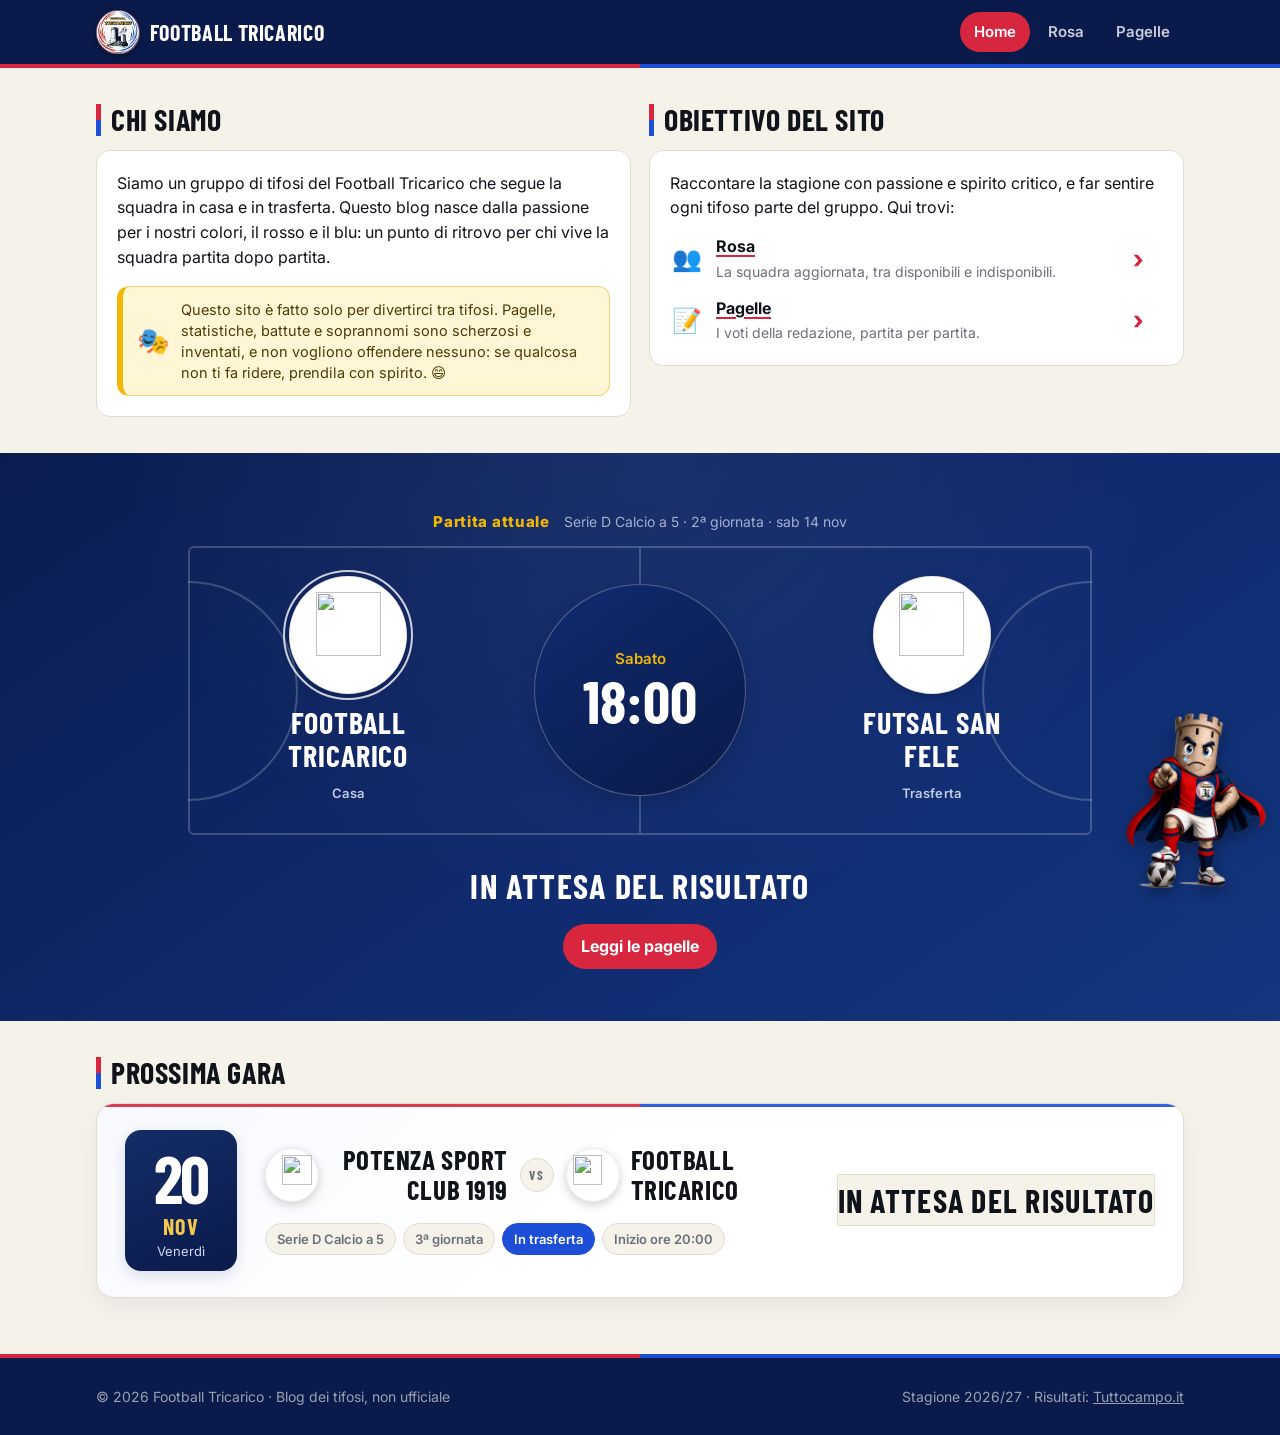
==== commit 5254e0d5: "click home" ====
--- a/index.html
+++ b/index.html
@@ -9,7 +9,7 @@
   <link rel="preconnect" href="https://fonts.gstatic.com" crossorigin>
   <link href="https://fonts.googleapis.com/css2?family=Barlow+Condensed:wght@600;700&family=Inter:wght@400;600;700&display=swap" rel="stylesheet">
   <link rel="icon" type="image/svg+xml" href="assets/logo.svg">
-  <link rel="stylesheet" href="css/style.css?v=3">
+  <link rel="stylesheet" href="css/style.css?v=6">
 </head>
 <body data-page="home">
   <header class="site-header" id="site-header"></header>
@@ -52,7 +52,7 @@
   </main>
 
   <footer class="site-footer" id="site-footer"></footer>
-  <script src="js/app.js?v=3"></script>
+  <script src="js/app.js?v=5"></script>
   <script src="js/mascot.js?v=3"></script>
 </body>
 </html>
--- a/css/style.css
+++ b/css/style.css
@@ -148,6 +148,12 @@
 .next-card{display:flex;flex-wrap:wrap;justify-content:space-between;align-items:center;gap:18px}
 .next-card .countdown{margin-top:0}
 .goal-list .ico{flex:0 0 34px}
+.goal-link{display:flex;gap:12px;align-items:center;width:100%;margin:-6px -10px;padding:6px 10px;border-radius:12px;color:inherit;text-decoration:none;transition:background .15s}
+.goal-link:hover{background:rgba(29,78,216,.07)}
+.goal-link:focus-visible{outline:3px solid var(--blue);outline-offset:1px}
+.goal-link>span:nth-child(2){flex:1;min-width:0}
+.goal-link b{text-decoration:underline;text-decoration-color:var(--accent);text-decoration-thickness:2px;text-underline-offset:3px}
+.goal-go{flex:0 0 auto;font-size:26px;line-height:1;color:var(--accent);font-weight:700}
 .goal-list li>span:last-child{flex:1;min-width:0}
 
 /* ---- Scheda partita (hero) ---- */
@@ -607,7 +613,7 @@
 .st-lab{font-size:11px;color:#c3cbe6}
 .st-val{font:700 26px/1.05 var(--display)}
 .st-val small{font:600 12px var(--body);color:#c3cbe6}
-.st-note{font-size:11px;line-height:1.25;color:#aeb9e0;margin-top:2px}
+.st-note{font-size:11px;line-height:1.25;color:#aeb9e0;margin-top:2px;overflow-wrap:anywhere;hyphens:auto}
 .is-staff .st{flex-direction:column;text-align:center;padding:16px 10px;gap:6px}
 .is-staff .st-ico{font-size:40px}
 .is-staff .st-val{font-size:44px}
@@ -625,10 +631,13 @@
   .pl-back{padding:10px 9px 9px;gap:5px}
   .bk-stats{gap:5px}
   .bk-head b{font-size:15px}
-  .st{padding:4px 8px;gap:8px}
+  .st{padding:5px 8px;gap:8px;align-items:center}
+  .st-ico{flex:0 0 28px;text-align:center;margin:0}
+  .is-staff .st{align-items:center;justify-content:center}
+  .is-staff .st-ico{flex:none;margin:0}
   .st-ico{font-size:21px}
   .st-val{font-size:21px}
-  .st-note{display:none}
+  .st-note{font-size:10.5px;line-height:1.2}
     .rosa-tools{flex-wrap:nowrap;overflow-x:auto;margin-right:-16px;padding-right:16px;scrollbar-width:none}
   .rf{flex:0 0 auto}
   .page-hero::after{display:none}
@@ -678,7 +687,9 @@
 .pg-story{margin:18px 0 6px;padding:18px 22px;background:var(--card);border:1px solid var(--line);border-left:6px solid var(--accent);border-radius:14px}
 .pg-kicker{font:700 13px var(--body);color:var(--muted)}
 .pg-title{margin:4px 0 8px;font-size:30px}
-.pg-report{margin:0;max-width:70ch;font-size:17px;line-height:1.55}
+.pg-report{margin:0;max-width:none;font-size:clamp(17px,1.35vw,20px);line-height:1.6;white-space:pre-line;text-wrap:pretty}
+.pg-story{padding:clamp(18px,2vw,28px) clamp(22px,3vw,40px)}
+.pg-title{font-size:clamp(28px,2.6vw,38px)}
 .pg-grid{display:grid;grid-template-columns:repeat(2,1fr);gap:14px}
 .pg-card{display:flex;gap:14px;background:var(--card);border:1px solid var(--line);border-radius:18px;padding:14px}
 .pg-vote{flex:0 0 auto;display:grid;place-items:center;width:64px;height:64px;border-radius:16px;font:700 30px var(--display);color:#fff;background:var(--muted)}
@@ -711,3 +722,22 @@
 .fun-note[hidden]{display:none}
 .fun-note .fun-ico{font-size:26px;line-height:1;flex:0 0 auto}
 .fun-note p{margin:0;font-size:14.5px;line-height:1.45;color:#4a3d05}
+
+/* nota a fine rosa */
+.rosa-foot{margin:26px 0 8px;font-size:12.5px;line-height:1.5;color:var(--muted);max-width:70ch}
+.rosa-foot[hidden]{display:none}
+@media (max-width:640px){
+  .rosa-foot{margin:20px 0 6px;font-size:12px;line-height:1.45;padding:10px 12px;border-top:1px solid var(--line)}
+}
+
+/* nota a fine rosa: versione pc */
+.rf-title{display:none}
+@media (min-width:641px){
+  .rosa-foot{position:relative;display:block;max-width:none;margin:34px 0 10px;padding:18px 24px 18px 92px;font-size:14.5px;line-height:1.6;color:var(--ink);
+    background:linear-gradient(90deg,#fff 0,#fff 100%);border:1px solid var(--line);border-radius:18px;overflow:hidden}
+  .rosa-foot::before{content:"";position:absolute;left:0;top:0;bottom:0;width:8px;background:linear-gradient(180deg,var(--accent) 0 50%,var(--blue) 50% 100%)}
+  .rosa-foot::after{content:"🐪";position:absolute;left:26px;top:50%;transform:translateY(-50%);display:grid;place-items:center;width:46px;height:46px;border-radius:50%;background:var(--paper);border:1px solid var(--line);font-size:26px}
+  .rf-title{display:block;font:700 22px/1.1 var(--display);text-transform:uppercase;letter-spacing:.02em;margin-bottom:6px;color:var(--navy)}
+  .rf-text{color:var(--muted);max-width:90ch;display:block}
+}
+.pg-role.pg-staff{background:#12c2d6;border-color:#12c2d6;color:#04222a}
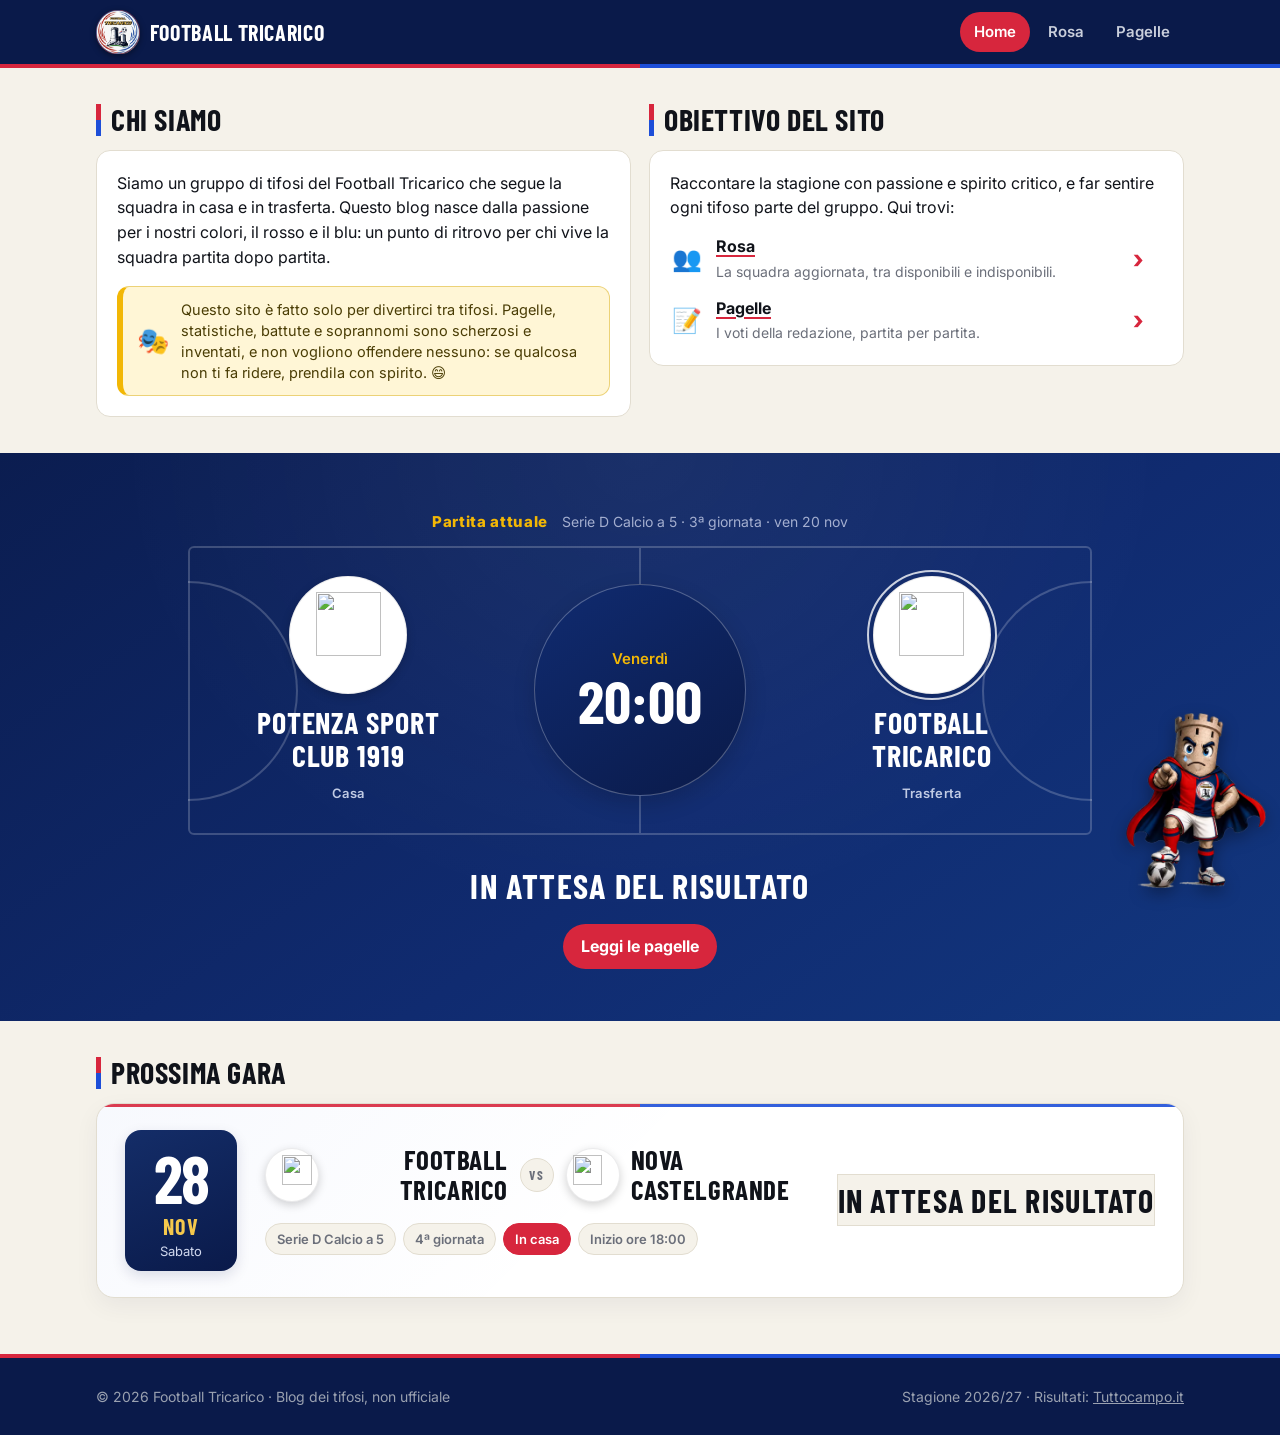
==== commit c60fa243: "svg to png" ====
--- a/index.html
+++ b/index.html
@@ -8,7 +8,7 @@
   <link rel="preconnect" href="https://fonts.googleapis.com">
   <link rel="preconnect" href="https://fonts.gstatic.com" crossorigin>
   <link href="https://fonts.googleapis.com/css2?family=Barlow+Condensed:wght@600;700&family=Inter:wght@400;600;700&display=swap" rel="stylesheet">
-  <link rel="icon" type="image/svg+xml" href="assets/logo.svg">
+  <link rel="icon" type="image/svg+xml" href="assets/logo.png">
   <link rel="stylesheet" href="css/style.css?v=6">
 </head>
 <body data-page="home">
--- a/css/style.css
+++ b/css/style.css
@@ -687,8 +687,17 @@
 .pg-story{margin:18px 0 6px;padding:18px 22px;background:var(--card);border:1px solid var(--line);border-left:6px solid var(--accent);border-radius:14px}
 .pg-kicker{font:700 13px var(--body);color:var(--muted)}
 .pg-title{margin:4px 0 8px;font-size:30px}
-.pg-report{margin:0;max-width:none;font-size:clamp(17px,1.35vw,20px);line-height:1.6;white-space:pre-line;text-wrap:pretty}
+.pg-report{margin:0;max-width:none;font-size:clamp(17px,1.35vw,20px);line-height:1.6;white-space:pre-line;text-align:justify;text-align-last:left;hyphens:auto;-webkit-hyphens:auto;overflow-wrap:break-word}
 .pg-story{padding:clamp(18px,2vw,28px) clamp(22px,3vw,40px)}
+.pg-photo{margin:18px 0;border-radius:18px;overflow:hidden;background:var(--line);box-shadow:0 6px 18px rgba(12,38,112,.14)}
+.pg-photo img{display:block;width:100%;height:auto;max-height:min(62vh,520px);object-fit:cover}
+@media (max-width:640px){.pg-photo{margin:14px 0;border-radius:14px}.pg-photo img{max-height:300px}}
+.pg-ref{display:flex;flex-wrap:wrap;align-items:center;gap:8px 12px;margin-top:16px;padding-top:14px;border-top:1px dashed var(--line)}
+.pg-ref-ico{font-size:20px;line-height:1}
+.pg-ref-lab{font-weight:700;color:var(--muted)}
+.pg-ref-vote{display:inline-flex;align-items:center;justify-content:center;min-width:44px;height:30px;padding:0 10px;border-radius:999px;font-size:16px;color:#fff;background:var(--muted)}
+.pg-ref-vote.v-top{background:var(--good)}.pg-ref-vote.v-good{background:#58b368}.pg-ref-vote.v-mid{background:var(--gold);color:#10131a}.pg-ref-vote.v-low{background:var(--bad)}
+.pg-ref-txt{flex:1 1 220px;min-width:0;font-style:italic;text-align:justify;text-align-last:left;hyphens:auto;-webkit-hyphens:auto}
 .pg-title{font-size:clamp(28px,2.6vw,38px)}
 .pg-grid{display:grid;grid-template-columns:repeat(2,1fr);gap:14px}
 .pg-card{display:flex;gap:14px;background:var(--card);border:1px solid var(--line);border-radius:18px;padding:14px}
@@ -707,7 +716,7 @@
 .pg-stats{display:flex;flex-wrap:wrap;gap:14px;font-size:14px;color:var(--muted)}
 .pg-stats b{font:700 17px var(--display);color:var(--ink)}
 .pg-stats .on b{color:var(--good)}.pg-stats .on.bad b{color:var(--bad)}
-.pg-comment{margin:10px 0 0;font-size:15px;line-height:1.45;color:var(--ink)}
+.pg-comment{margin:10px 0 0;font-size:15px;line-height:1.45;color:var(--ink);text-align:justify;text-align-last:left;hyphens:auto;-webkit-hyphens:auto;overflow-wrap:break-word}
 @media (max-width:760px){
   .rounds{grid-template-columns:repeat(6,1fr);gap:6px}
   .pg-grid{grid-template-columns:1fr}
